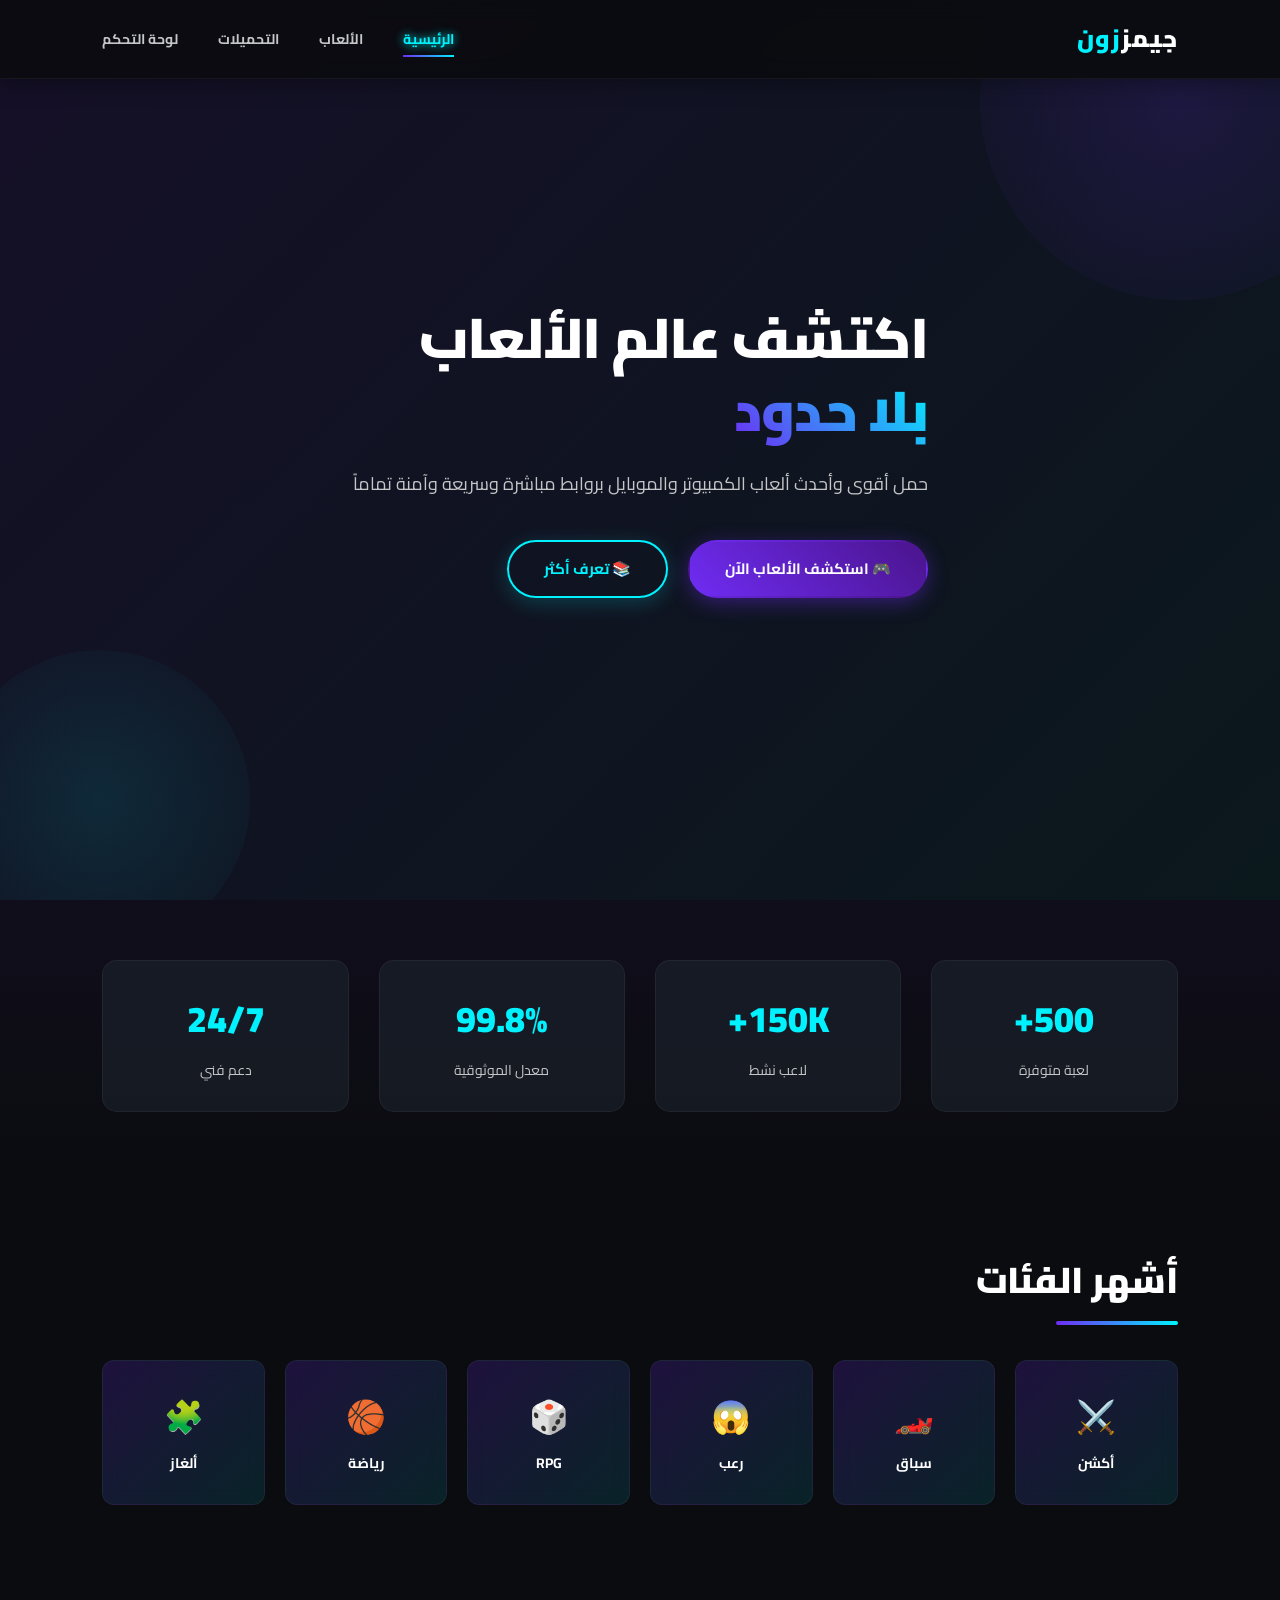
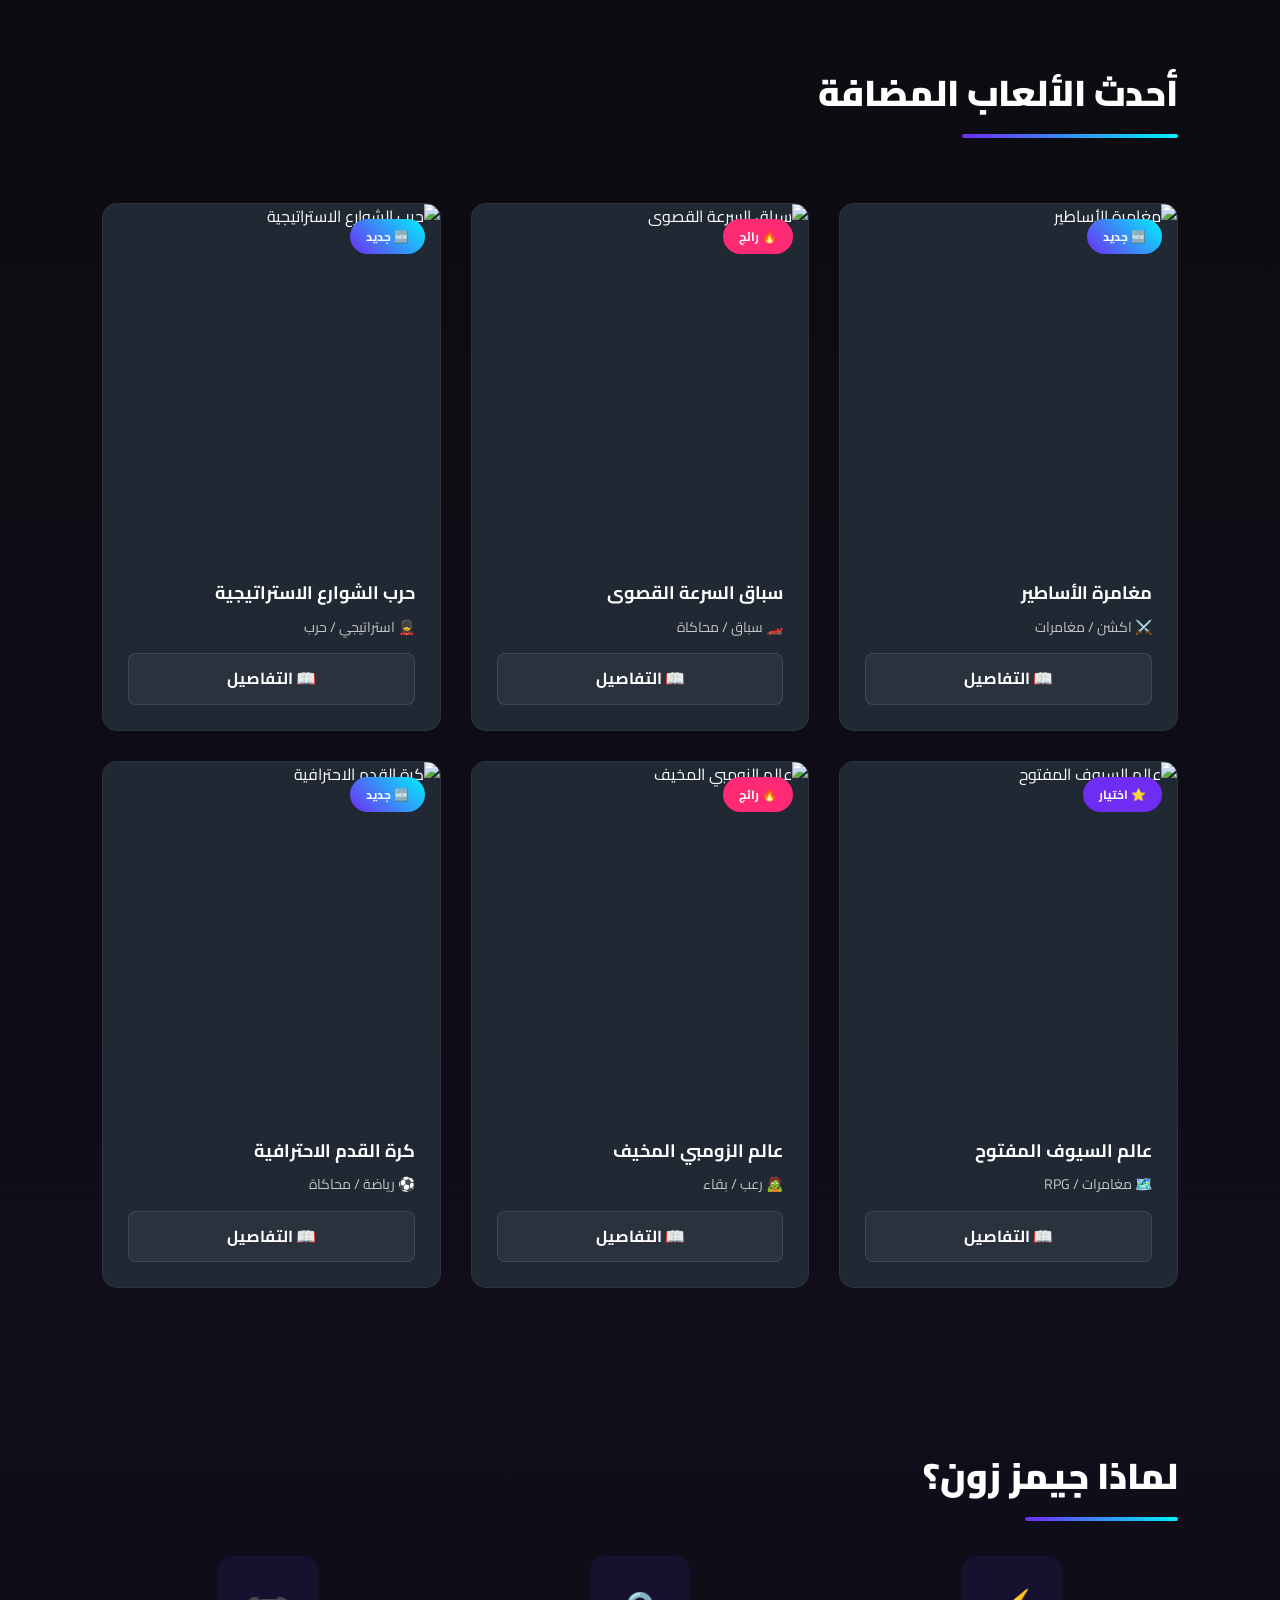
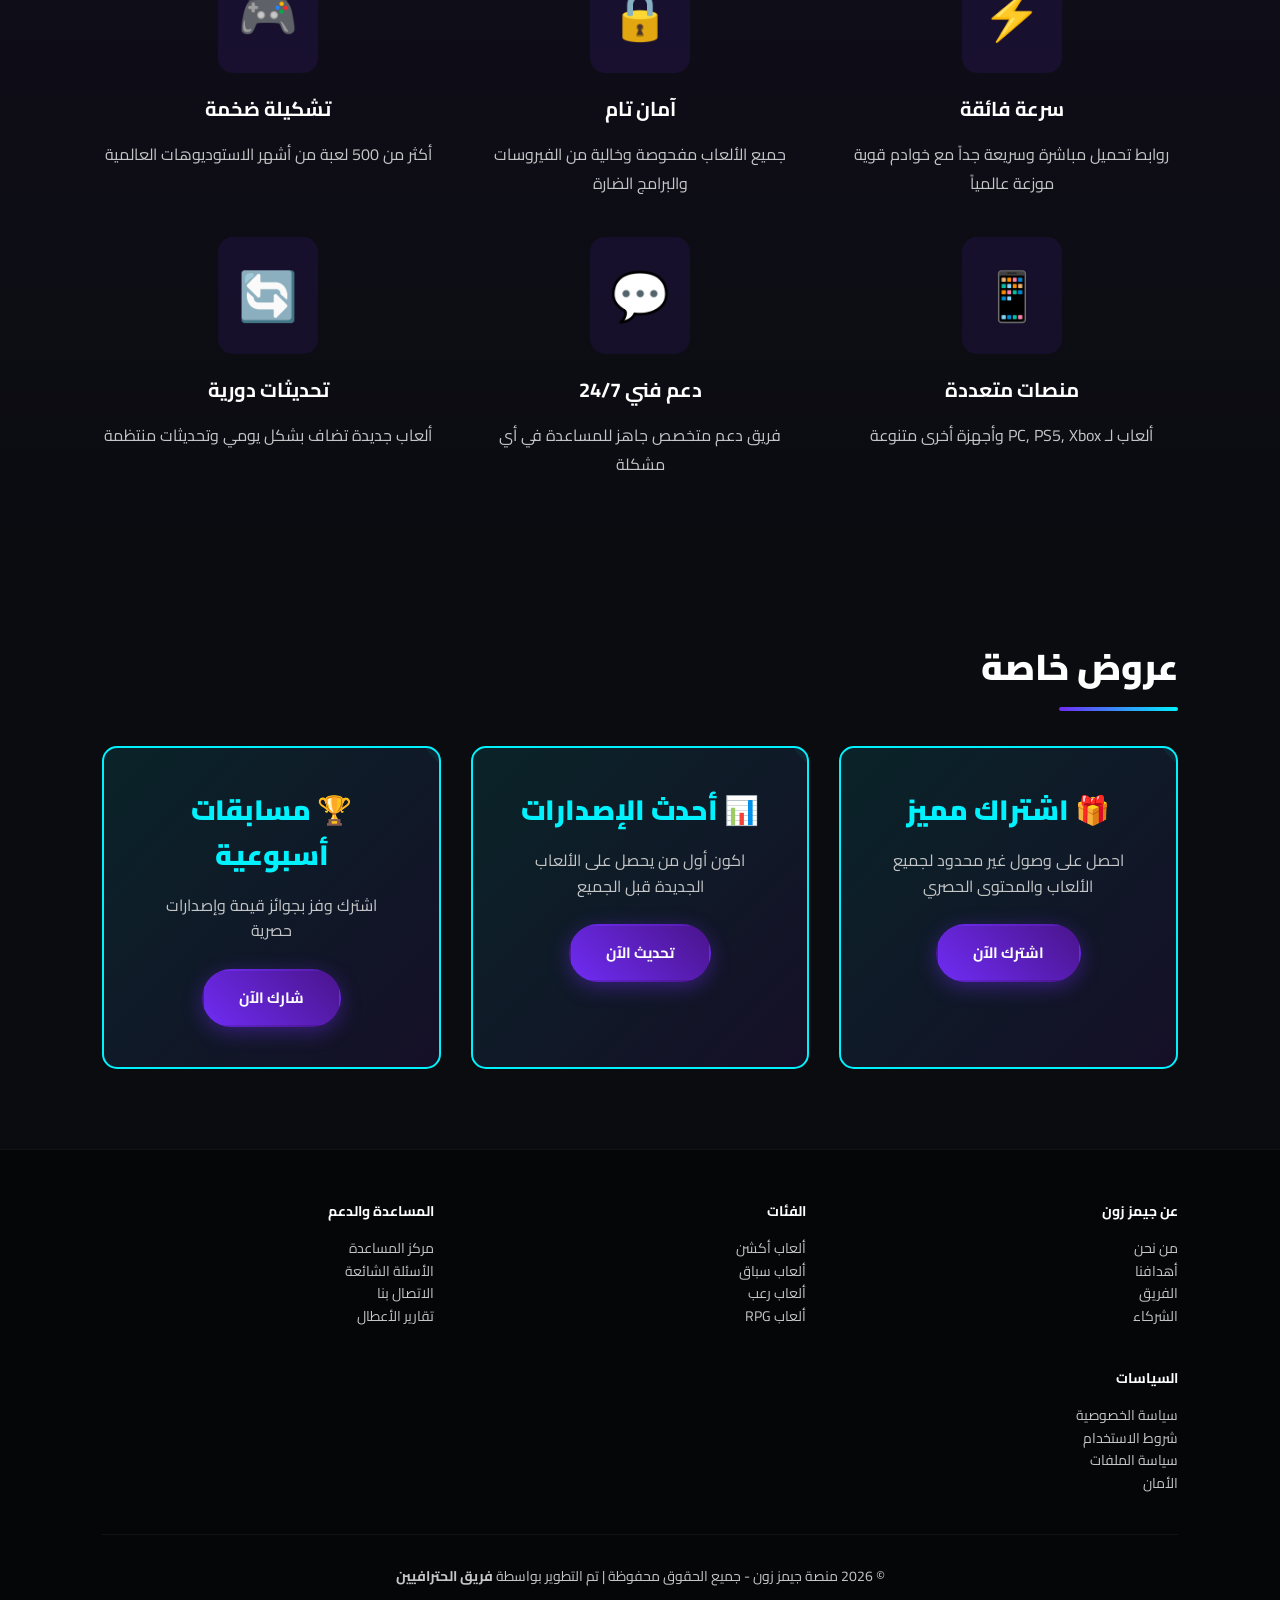
==== index.html @ 109489cc "إضافة الصفحة الرئيسية والأنماط الاحترافية للمنصة" ====
<!DOCTYPE html>
<html lang="ar" dir="rtl">
<head>
    <meta charset="UTF-8">
    <meta name="viewport" content="width=device-width, initial-scale=1.0">
    <meta name="description" content="منصة جيمز زون - أفضل موقع لتحميل الألعاب الحديثة والمشهورة بروابط آمنة وسريعة">
    <meta name="keywords" content="ألعاب، تحميل، PC، PS5، Xbox، تورنت">
    <title>جيمز زون - منصة الألعاب الاحترافية</title>
    <link rel="stylesheet" href="style.css">
    <link href="https://fonts.googleapis.com/css2?family=Cairo:wght@400;600;700;900&display=swap" rel="stylesheet">
</head>
<body>

    <!-- شريط الملاحة -->
    <nav class="navbar">
        <div class="logo">جيمز<span>زون</span></div>
        <ul class="nav-links">
            <li><a href="#" class="active">الرئيسية</a></li>
            <li><a href="search.html">الألعاب</a></li>
            <li><a href="download.html">التحميلات</a></li>
            <li><a href="admin-dashboard.html">لوحة التحكم</a></li>
        </ul>
    </nav>

    <!-- القسم الترحيبي الرئيسي -->
    <header class="hero-section">
        <div class="hero-content">
            <h1>اكتشف عالم الألعاب <br><span>بلا حدود</span></h1>
            <p>حمل أقوى وأحدث ألعاب الكمبيوتر والموبايل بروابط مباشرة وسريعة وآمنة تماماً</p>
            <div class="hero-buttons">
                <a href="#games" class="btn-primary">🎮 استكشف الألعاب الآن</a>
                <a href="#" class="btn-secondary">📚 تعرف أكثر</a>
            </div>
        </div>
    </header>

    <!-- قسم الإحصائيات -->
    <section class="stats-section">
        <div class="stat-card">
            <div class="stat-number">500+</div>
            <div class="stat-label">لعبة متوفرة</div>
        </div>
        <div class="stat-card">
            <div class="stat-number">150K+</div>
            <div class="stat-label">لاعب نشط</div>
        </div>
        <div class="stat-card">
            <div class="stat-number">99.8%</div>
            <div class="stat-label">معدل الموثوقية</div>
        </div>
        <div class="stat-card">
            <div class="stat-number">24/7</div>
            <div class="stat-label">دعم فني</div>
        </div>
    </section>

    <!-- قسم الفئات -->
    <section class="categories-section">
        <h2 class="section-title">أشهر الفئات</h2>
        <div class="categories-grid">
            <div class="category-card">
                <div class="category-icon">⚔️</div>
                <div class="category-name">أكشن</div>
            </div>
            <div class="category-card">
                <div class="category-icon">🏎️</div>
                <div class="category-name">سباق</div>
            </div>
            <div class="category-card">
                <div class="category-icon">😱</div>
                <div class="category-name">رعب</div>
            </div>
            <div class="category-card">
                <div class="category-icon">🎲</div>
                <div class="category-name">RPG</div>
            </div>
            <div class="category-card">
                <div class="category-icon">🏀</div>
                <div class="category-name">رياضة</div>
            </div>
            <div class="category-card">
                <div class="category-icon">🧩</div>
                <div class="category-name">ألغاز</div>
            </div>
        </div>
    </section>

    <!-- قسم شبكة الألعاب -->
    <main class="games-container" id="games">
        <h2 class="section-title">أحدث الألعاب المضافة</h2>
        
        <div class="games-grid">
            <!-- بطاقة لعبة 1 -->
            <div class="game-card">
                <div class="game-image">
                    <img src="https://images.unsplash.com/photo-1552820728-8b83bb6b773f?q=80&w=400" alt="مغامرة الأساطير">
                    <span class="badge new">🆕 جديد</span>
                </div>
                <div class="game-info">
                    <h3>مغامرة الأساطير</h3>
                    <p>⚔️ اكشن / مغامرات</p>
                    <a href="game-details.html" class="btn-card">📖 التفاصيل</a>
                </div>
            </div>

            <!-- بطاقة لعبة 2 -->
            <div class="game-card">
                <div class="game-image">
                    <img src="https://images.unsplash.com/photo-1511512578047-dfb367046420?q=80&w=400" alt="سباق السرعة القصوى">
                    <span class="badge highlight">🔥 رائج</span>
                </div>
                <div class="game-info">
                    <h3>سباق السرعة القصوى</h3>
                    <p>🏎️ سباق / محاكاة</p>
                    <a href="game-details.html" class="btn-card">📖 التفاصيل</a>
                </div>
            </div>

            <!-- بطاقة لعبة 3 -->
            <div class="game-card">
                <div class="game-image">
                    <img src="https://images.unsplash.com/photo-1607604276583-eef5d076aa5f?q=80&w=400" alt="حرب الشوارع الاستراتيجية">
                    <span class="badge new">🆕 جديد</span>
                </div>
                <div class="game-info">
                    <h3>حرب الشوارع الاستراتيجية</h3>
                    <p>💂 استراتيجي / حرب</p>
                    <a href="game-details.html" class="btn-card">📖 التفاصيل</a>
                </div>
            </div>

            <!-- بطاقة لعبة 4 -->
            <div class="game-card">
                <div class="game-image">
                    <img src="https://images.unsplash.com/photo-1542751371-adc38448a05e?q=80&w=400" alt="عالم السيوف المفتوح">
                    <span class="badge">⭐ اختيار</span>
                </div>
                <div class="game-info">
                    <h3>عالم السيوف المفتوح</h3>
                    <p>🗺️ مغامرات / RPG</p>
                    <a href="game-details.html" class="btn-card">📖 التفاصيل</a>
                </div>
            </div>

            <!-- بطاقة لعبة 5 -->
            <div class="game-card">
                <div class="game-image">
                    <img src="https://images.unsplash.com/photo-1518235506717-e1ed3306a326?q=80&w=400" alt="عالم الزومبي المخيف">
                    <span class="badge highlight">🔥 رائج</span>
                </div>
                <div class="game-info">
                    <h3>عالم الزومبي المخيف</h3>
                    <p>🧟 رعب / بقاء</p>
                    <a href="game-details.html" class="btn-card">📖 التفاصيل</a>
                </div>
            </div>

            <!-- بطاقة لعبة 6 -->
            <div class="game-card">
                <div class="game-image">
                    <img src="https://images.unsplash.com/photo-1563207153-f403bf289096?q=80&w=400" alt="كرة القدم الاحترافية">
                    <span class="badge new">🆕 جديد</span>
                </div>
                <div class="game-info">
                    <h3>كرة القدم الاحترافية</h3>
                    <p>⚽ رياضة / محاكاة</p>
                    <a href="game-details.html" class="btn-card">📖 التفاصيل</a>
                </div>
            </div>
        </div>
    </main>

    <!-- قسم الميزات -->
    <section class="features-section">
        <h2 class="section-title">لماذا جيمز زون؟</h2>
        <div class="features-grid">
            <div class="feature-card">
                <div class="feature-icon">⚡</div>
                <h3>سرعة فائقة</h3>
                <p>روابط تحميل مباشرة وسريعة جداً مع خوادم قوية موزعة عالمياً</p>
            </div>
            <div class="feature-card">
                <div class="feature-icon">🔒</div>
                <h3>آمان تام</h3>
                <p>جميع الألعاب مفحوصة وخالية من الفيروسات والبرامج الضارة</p>
            </div>
            <div class="feature-card">
                <div class="feature-icon">🎮</div>
                <h3>تشكيلة ضخمة</h3>
                <p>أكثر من 500 لعبة من أشهر الاستوديوهات العالمية</p>
            </div>
            <div class="feature-card">
                <div class="feature-icon">📱</div>
                <h3>منصات متعددة</h3>
                <p>ألعاب لـ PC, PS5, Xbox وأجهزة أخرى متنوعة</p>
            </div>
            <div class="feature-card">
                <div class="feature-icon">💬</div>
                <h3>دعم فني 24/7</h3>
                <p>فريق دعم متخصص جاهز للمساعدة في أي مشكلة</p>
            </div>
            <div class="feature-card">
                <div class="feature-icon">🔄</div>
                <h3>تحديثات دورية</h3>
                <p>ألعاب جديدة تضاف بشكل يومي وتحديثات منتظمة</p>
            </div>
        </div>
    </section>

    <!-- قسم العروض الخاصة -->
    <section class="promo-section">
        <h2 class="section-title">عروض خاصة</h2>
        <div class="promo-grid">
            <div class="promo-card">
                <h3>🎁 اشتراك مميز</h3>
                <p>احصل على وصول غير محدود لجميع الألعاب والمحتوى الحصري</p>
                <a href="#" class="btn-primary">اشترك الآن</a>
            </div>
            <div class="promo-card">
                <h3>📊 أحدث الإصدارات</h3>
                <p>اكون أول من يحصل على الألعاب الجديدة قبل الجميع</p>
                <a href="#" class="btn-primary">تحديث الآن</a>
            </div>
            <div class="promo-card">
                <h3>🏆 مسابقات أسبوعية</h3>
                <p>اشترك وفز بجوائز قيمة وإصدارات حصرية</p>
                <a href="#" class="btn-primary">شارك الآن</a>
            </div>
        </div>
    </section>

    <!-- تذييل الصفحة -->
    <footer class="footer">
        <div class="footer-content">
            <div class="footer-section">
                <h4>عن جيمز زون</h4>
                <ul>
                    <li><a href="#">من نحن</a></li>
                    <li><a href="#">أهدافنا</a></li>
                    <li><a href="#">الفريق</a></li>
                    <li><a href="#">الشركاء</a></li>
                </ul>
            </div>
            <div class="footer-section">
                <h4>الفئات</h4>
                <ul>
                    <li><a href="#">ألعاب أكشن</a></li>
                    <li><a href="#">ألعاب سباق</a></li>
                    <li><a href="#">ألعاب رعب</a></li>
                    <li><a href="#">ألعاب RPG</a></li>
                </ul>
            </div>
            <div class="footer-section">
                <h4>المساعدة والدعم</h4>
                <ul>
                    <li><a href="#">مركز المساعدة</a></li>
                    <li><a href="#">الأسئلة الشائعة</a></li>
                    <li><a href="#">الاتصال بنا</a></li>
                    <li><a href="#">تقارير الأعطال</a></li>
                </ul>
            </div>
            <div class="footer-section">
                <h4>السياسات</h4>
                <ul>
                    <li><a href="#">سياسة الخصوصية</a></li>
                    <li><a href="#">شروط الاستخدام</a></li>
                    <li><a href="#">سياسة الملفات</a></li>
                    <li><a href="#">الأمان</a></li>
                </ul>
            </div>
        </div>
        <div class="footer-bottom">
            <p>&copy; 2026 منصة جيمز زون - جميع الحقوق محفوظة | تم التطوير بواسطة <strong>فريق الحترافيين</strong></p>
        </div>
    </footer>

    <script>
        // تفعيل الأزرار والروابط
        document.querySelectorAll('a[href^="#"]').forEach(anchor => {
            anchor.addEventListener('click', function (e) {
                const href = this.getAttribute('href');
                if (href !== '#') {
                    e.preventDefault();
                    const target = document.querySelector(href);
                    if (target) {
                        target.scrollIntoView({
                            behavior: 'smooth'
                        });
                    }
                }
            });
        });

        // إضافة تأثير عند التمرير على البطاقات
        document.querySelectorAll('.game-card').forEach(card => {
            card.addEventListener('mouseenter', function() {
                this.style.animation = 'none';
            });
        });
    </script>

</body>
</html>
---- style.css ----
/* إعادة تعيين الإعدادات الافتراضية */
* {
    margin: 0;
    padding: 0;
    box-sizing: border-box;
    font-family: 'Cairo', sans-serif;
}

:root {
    --bg-color: #0b0c10;
    --card-bg: #1f2833;
    --primary-color: #6f2cf3;
    --neon-cyan: #00f2fe;
    --text-color: #ffffff;
    --text-muted: #c5c6c7;
    --border-color: rgba(255, 255, 255, 0.05);
    --success-color: #00d084;
    --warning-color: #ff2a74;
}

html {
    scroll-behavior: smooth;
}

body {
    background-color: var(--bg-color);
    color: var(--text-color);
    line-height: 1.6;
    overflow-x: hidden;
}

/* تنسيق شريط الملاحة */
.navbar {
    display: flex;
    justify-content: space-between;
    align-items: center;
    padding: 20px 8%;
    background-color: rgba(11, 12, 16, 0.95);
    position: fixed;
    width: 100%;
    top: 0;
    z-index: 1000;
    border-bottom: 1px solid var(--border-color);
    backdrop-filter: blur(10px);
    box-shadow: 0 5px 20px rgba(0, 0, 0, 0.3);
}

.navbar .logo {
    font-size: 24px;
    font-weight: 900;
    color: var(--text-color);
    letter-spacing: 1px;
    transition: 0.3s ease;
}

.navbar .logo:hover {
    text-shadow: 0 0 15px var(--neon-cyan);
}

.navbar .logo span {
    color: var(--neon-cyan);
}

.nav-links {
    display: flex;
    list-style: none;
    gap: 40px;
}

.nav-links li {
    position: relative;
}

.nav-links a {
    color: var(--text-muted);
    text-decoration: none;
    font-weight: 700;
    transition: 0.3s ease;
    font-size: 14px;
}

.nav-links a::after {
    content: '';
    position: absolute;
    width: 0;
    height: 2px;
    bottom: -5px;
    right: 0;
    background: linear-gradient(45deg, var(--primary-color), var(--neon-cyan));
    transition: width 0.3s ease;
}

.nav-links a:hover, 
.nav-links a.active {
    color: var(--neon-cyan);
    text-shadow: 0 0 10px var(--neon-cyan);
}

.nav-links a:hover::after,
.nav-links a.active::after {
    width: 100%;
}

/* القسم الترحيبي (Hero) */
.hero-section {
    height: 100vh;
    background: linear-gradient(135deg, rgba(111, 44, 243, 0.1), rgba(0, 242, 254, 0.05)), 
                linear-gradient(to bottom, rgba(11, 12, 16, 0.5), var(--bg-color));
    display: flex;
    align-items: center;
    justify-content: center;
    padding: 0 8%;
    margin-top: 0;
    position: relative;
    overflow: hidden;
}

.hero-section::before {
    content: '';
    position: absolute;
    width: 400px;
    height: 400px;
    background: radial-gradient(circle, rgba(111, 44, 243, 0.15), transparent);
    border-radius: 50%;
    top: -100px;
    right: -100px;
    animation: float 6s ease-in-out infinite;
}

.hero-section::after {
    content: '';
    position: absolute;
    width: 300px;
    height: 300px;
    background: radial-gradient(circle, rgba(0, 242, 254, 0.1), transparent);
    border-radius: 50%;
    bottom: -50px;
    left: -50px;
    animation: float 8s ease-in-out infinite reverse;
}

@keyframes float {
    0%, 100% {
        transform: translateY(0px);
    }
    50% {
        transform: translateY(30px);
    }
}

.hero-content {
    position: relative;
    z-index: 2;
    max-width: 600px;
    animation: slideInUp 1s ease-out;
}

@keyframes slideInUp {
    from {
        opacity: 0;
        transform: translateY(30px);
    }
    to {
        opacity: 1;
        transform: translateY(0);
    }
}

.hero-content h1 {
    font-size: 56px;
    font-weight: 900;
    line-height: 1.3;
    margin-bottom: 20px;
    letter-spacing: -1px;
}

.hero-content h1 span {
    background: linear-gradient(45deg, var(--primary-color), var(--neon-cyan));
    -webkit-background-clip: text;
    -webkit-text-fill-color: transparent;
    background-clip: text;
    display: inline-block;
    animation: gradientShift 3s ease-in-out infinite;
}

@keyframes gradientShift {
    0%, 100% {
        filter: hue-rotate(0deg);
    }
    50% {
        filter: hue-rotate(20deg);
    }
}

.hero-content p {
    color: var(--text-muted);
    font-size: 18px;
    margin: 20px 0 40px 0;
    line-height: 1.8;
}

.hero-buttons {
    display: flex;
    gap: 20px;
    flex-wrap: wrap;
}

.btn-primary, .btn-secondary {
    padding: 15px 35px;
    text-decoration: none;
    border-radius: 30px;
    font-weight: 700;
    transition: 0.3s ease;
    border: 2px solid transparent;
    cursor: pointer;
    font-size: 15px;
    display: inline-flex;
    align-items: center;
    gap: 8px;
}

.btn-primary {
    background: linear-gradient(45deg, var(--primary-color), #4a148c);
    color: white;
    box-shadow: 0 5px 20px rgba(111, 44, 243, 0.4);
}

.btn-primary:hover {
    transform: translateY(-3px);
    box-shadow: 0 8px 30px rgba(111, 44, 243, 0.6);
}

.btn-secondary {
    background: transparent;
    color: var(--neon-cyan);
    border: 2px solid var(--neon-cyan);
    box-shadow: 0 5px 20px rgba(0, 242, 254, 0.2);
}

.btn-secondary:hover {
    background: rgba(0, 242, 254, 0.1);
    transform: translateY(-3px);
    box-shadow: 0 8px 30px rgba(0, 242, 254, 0.3);
}

/* قسم الإحصائيات */
.stats-section {
    display: grid;
    grid-template-columns: repeat(auto-fit, minmax(200px, 1fr));
    gap: 30px;
    padding: 60px 8%;
    background: linear-gradient(to bottom, rgba(111, 44, 243, 0.05), transparent);
}

.stat-card {
    background: rgba(31, 40, 51, 0.5);
    border: 1px solid var(--border-color);
    padding: 30px;
    border-radius: 15px;
    text-align: center;
    transition: 0.3s ease;
}

.stat-card:hover {
    background: rgba(31, 40, 51, 0.8);
    border-color: var(--neon-cyan);
    transform: translateY(-5px);
}

.stat-number {
    font-size: 36px;
    font-weight: 900;
    color: var(--neon-cyan);
    margin-bottom: 10px;
}

.stat-label {
    color: var(--text-muted);
    font-size: 14px;
}

/* قسم شبكة الألعاب */
.games-container {
    padding: 80px 8%;
    background: linear-gradient(to bottom, transparent, rgba(111, 44, 243, 0.05));
}

.section-title {
    font-size: 36px;
    margin-bottom: 50px;
    position: relative;
    display: inline-block;
    font-weight: 900;
}

.section-title::after {
    content: '';
    position: absolute;
    width: 60%;
    height: 4px;
    background: linear-gradient(90deg, var(--primary-color), var(--neon-cyan));
    bottom: -15px;
    right: 0;
    border-radius: 2px;
}

.games-grid {
    display: grid;
    grid-template-columns: repeat(auto-fill, minmax(280px, 1fr));
    gap: 30px;
    margin-top: 30px;
}

/* بطاقة اللعبة */
.game-card {
    background-color: var(--card-bg);
    border-radius: 15px;
    overflow: hidden;
    transition: 0.4s ease;
    border: 1px solid var(--border-color);
    position: relative;
}

.game-card::before {
    content: '';
    position: absolute;
    top: 0;
    left: 0;
    width: 100%;
    height: 100%;
    background: linear-gradient(135deg, rgba(111, 44, 243, 0.1), transparent);
    opacity: 0;
    transition: 0.3s ease;
    z-index: 1;
}

.game-card:hover {
    transform: translateY(-15px);
    box-shadow: 0 15px 40px rgba(0, 242, 254, 0.2);
    border-color: var(--neon-cyan);
}

.game-card:hover::before {
    opacity: 1;
}

.game-image {
    position: relative;
    height: 350px;
    overflow: hidden;
}

.game-image img {
    width: 100%;
    height: 100%;
    object-fit: cover;
    transition: 0.4s ease;
}

.game-card:hover .game-image img {
    transform: scale(1.1);
    filter: brightness(1.2);
}

.badge {
    position: absolute;
    top: 15px;
    right: 15px;
    background-color: var(--primary-color);
    padding: 8px 16px;
    border-radius: 25px;
    font-size: 12px;
    font-weight: 700;
    z-index: 2;
    backdrop-filter: blur(10px);
}

.badge.highlight {
    background-color: var(--warning-color);
}

.badge.new {
    background: linear-gradient(45deg, var(--primary-color), var(--neon-cyan));
}

.game-info {
    padding: 25px;
    position: relative;
    z-index: 2;
}

.game-info h3 {
    font-size: 18px;
    margin-bottom: 8px;
    font-weight: 700;
}

.game-info p {
    color: var(--text-muted);
    font-size: 14px;
    margin-bottom: 15px;
}

.btn-card {
    display: block;
    text-align: center;
    background-color: rgba(255, 255, 255, 0.05);
    color: var(--text-color);
    padding: 12px;
    text-decoration: none;
    border-radius: 8px;
    font-weight: 700;
    transition: 0.3s ease;
    border: 1px solid rgba(255, 255, 255, 0.1);
}

.game-card:hover .btn-card {
    background-color: var(--neon-cyan);
    color: var(--bg-color);
    border-color: var(--neon-cyan);
    transform: translateX(-3px);
}

/* قسم التصنيفات */
.categories-section {
    padding: 80px 8%;
}

.categories-grid {
    display: grid;
    grid-template-columns: repeat(auto-fit, minmax(150px, 1fr));
    gap: 20px;
}

.category-card {
    background: linear-gradient(135deg, rgba(111, 44, 243, 0.2), rgba(0, 242, 254, 0.1));
    border: 1px solid var(--border-color);
    padding: 30px;
    border-radius: 12px;
    text-align: center;
    cursor: pointer;
    transition: 0.3s ease;
    backdrop-filter: blur(10px);
}

.category-card:hover {
    background: linear-gradient(135deg, rgba(111, 44, 243, 0.3), rgba(0, 242, 254, 0.2));
    border-color: var(--neon-cyan);
    transform: translateY(-5px);
}

.category-icon {
    font-size: 32px;
    margin-bottom: 10px;
}

.category-name {
    font-weight: 700;
    font-size: 14px;
}

/* قسم الميزات */
.features-section {
    padding: 80px 8%;
    background: linear-gradient(to bottom, rgba(111, 44, 243, 0.05), transparent);
}

.features-grid {
    display: grid;
    grid-template-columns: repeat(auto-fit, minmax(250px, 1fr));
    gap: 40px;
}

.feature-card {
    text-align: center;
}

.feature-icon {
    font-size: 48px;
    margin-bottom: 20px;
    display: inline-block;
    padding: 20px;
    background: rgba(111, 44, 243, 0.1);
    border-radius: 15px;
    transition: 0.3s ease;
}

.feature-card:hover .feature-icon {
    background: rgba(0, 242, 254, 0.1);
    transform: scale(1.1);
}

.feature-card h3 {
    font-size: 20px;
    margin-bottom: 15px;
    font-weight: 700;
}

.feature-card p {
    color: var(--text-muted);
    line-height: 1.8;
}

/* قسم العروض الخاصة */
.promo-section {
    padding: 80px 8%;
}

.promo-grid {
    display: grid;
    grid-template-columns: repeat(auto-fit, minmax(300px, 1fr));
    gap: 30px;
}

.promo-card {
    background: linear-gradient(135deg, rgba(0, 242, 254, 0.1), rgba(111, 44, 243, 0.1));
    border: 2px solid var(--neon-cyan);
    border-radius: 15px;
    padding: 40px;
    text-align: center;
    position: relative;
    overflow: hidden;
}

.promo-card::before {
    content: '';
    position: absolute;
    top: -50%;
    right: -50%;
    width: 200px;
    height: 200px;
    background: radial-gradient(circle, rgba(0, 242, 254, 0.2), transparent);
    border-radius: 50%;
    animation: pulse 3s ease-in-out infinite;
}

@keyframes pulse {
    0%, 100% {
        transform: scale(1);
    }
    50% {
        transform: scale(1.2);
    }
}

.promo-card h3 {
    font-size: 28px;
    margin-bottom: 15px;
    color: var(--neon-cyan);
    font-weight: 900;
    position: relative;
    z-index: 1;
}

.promo-card p {
    color: var(--text-muted);
    margin-bottom: 25px;
    position: relative;
    z-index: 1;
}

/* تذييل الصفحة */
.footer {
    text-align: center;
    padding: 50px 8%;
    background-color: #050608;
    color: var(--text-muted);
    font-size: 14px;
    border-top: 1px solid var(--border-color);
}

.footer-content {
    display: grid;
    grid-template-columns: repeat(auto-fit, minmax(250px, 1fr));
    gap: 40px;
    margin-bottom: 40px;
    text-align: right;
}

.footer-section h4 {
    color: var(--text-color);
    margin-bottom: 15px;
    font-weight: 700;
}

.footer-section ul {
    list-style: none;
}

.footer-section a {
    color: var(--text-muted);
    text-decoration: none;
    transition: 0.3s ease;
}

.footer-section a:hover {
    color: var(--neon-cyan);
    text-shadow: 0 0 5px var(--neon-cyan);
}

.footer-bottom {
    border-top: 1px solid var(--border-color);
    padding-top: 30px;
    text-align: center;
}

/* التجاوب (Responsive) */
@media (max-width: 768px) {
    .navbar {
        padding: 15px 5%;
    }

    .nav-links {
        gap: 20px;
        font-size: 12px;
    }

    .hero-section {
        height: 70vh;
        padding: 0 5%;
        margin-top: 60px;
    }

    .hero-content h1 {
        font-size: 36px;
    }

    .hero-content p {
        font-size: 16px;
    }

    .games-container {
        padding: 60px 5%;
    }

    .section-title {
        font-size: 28px;
    }

    .games-grid {
        grid-template-columns: repeat(auto-fill, minmax(200px, 1fr));
        gap: 20px;
    }

    .hero-buttons {
        flex-direction: column;
    }

    .btn-primary, .btn-secondary {
        width: 100%;
        justify-content: center;
    }
}

@media (max-width: 480px) {
    .navbar {
        flex-direction: column;
        gap: 15px;
    }

    .nav-links {
        flex-direction: column;
        gap: 10px;
    }

    .hero-content h1 {
        font-size: 28px;
    }

    .games-grid {
        grid-template-columns: 1fr;
    }

    .section-title {
        font-size: 24px;
    }

    .footer-content {
        grid-template-columns: 1fr;
    }
}
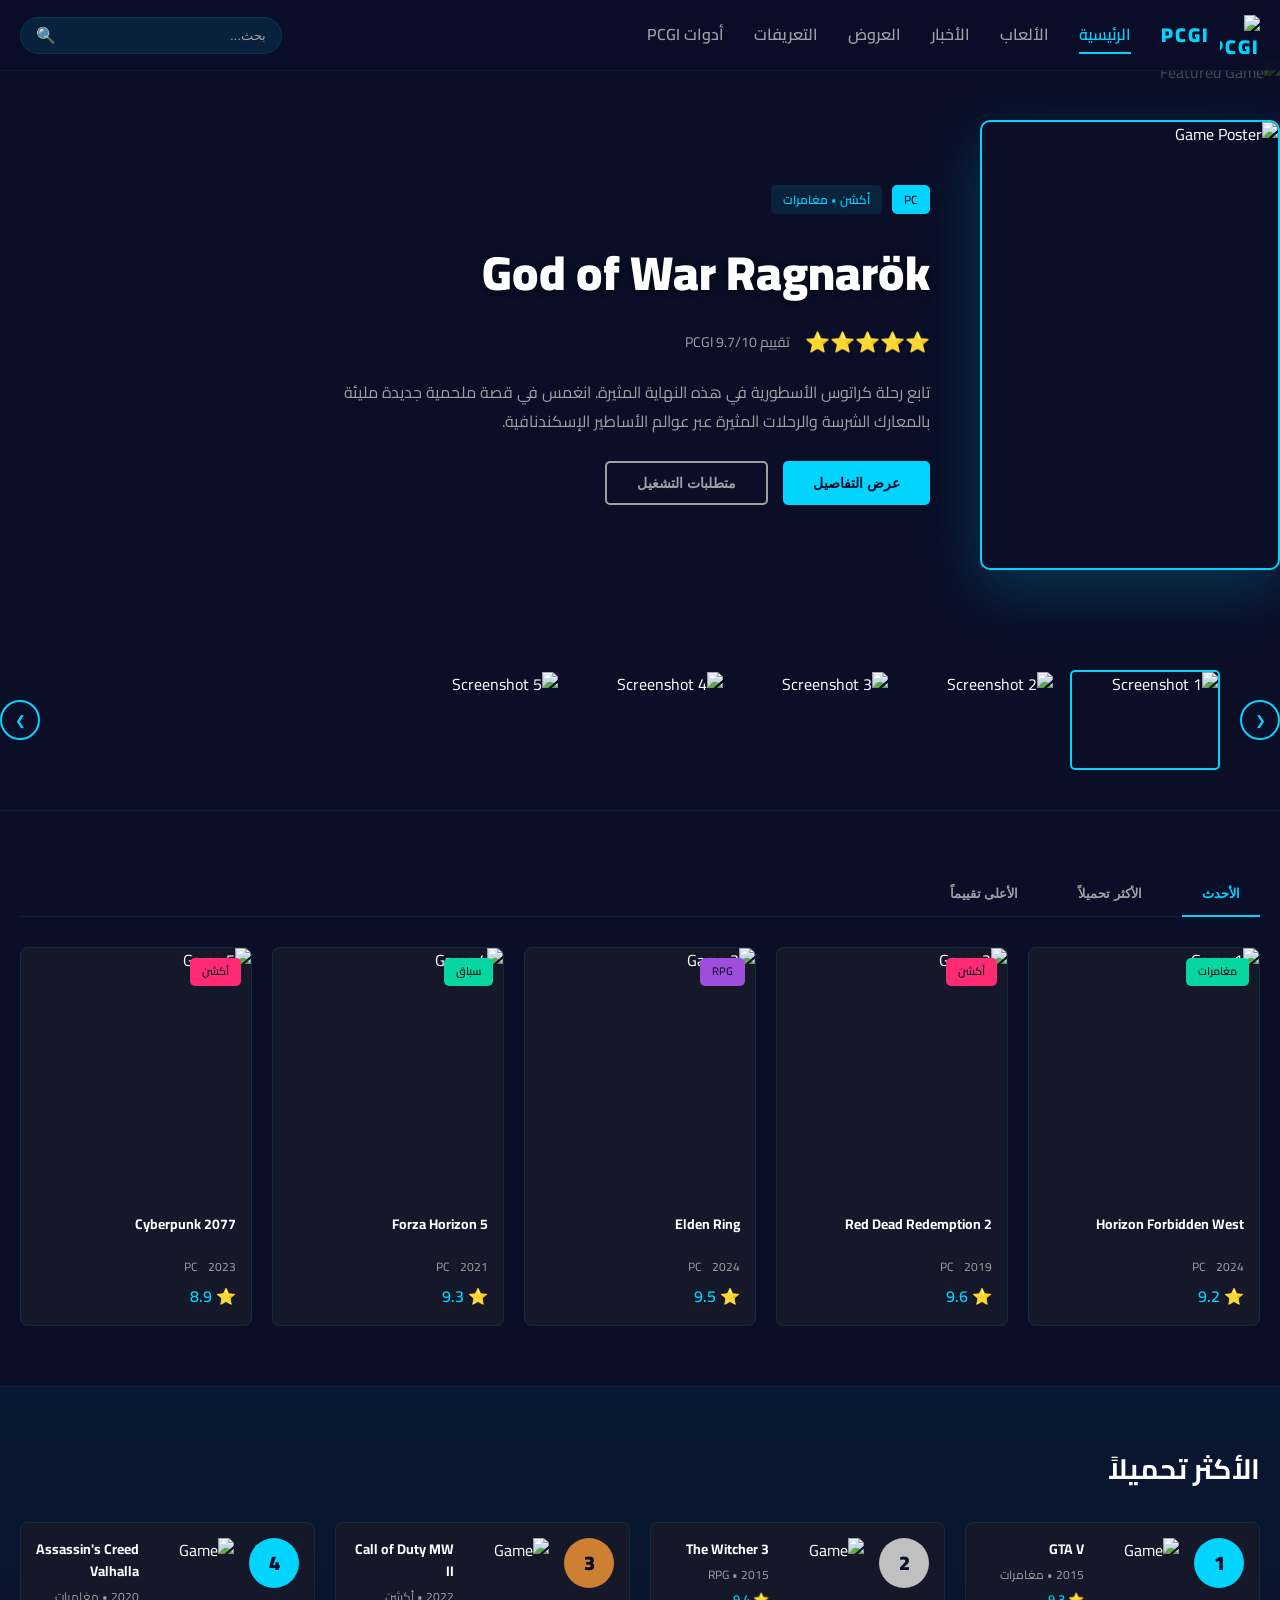
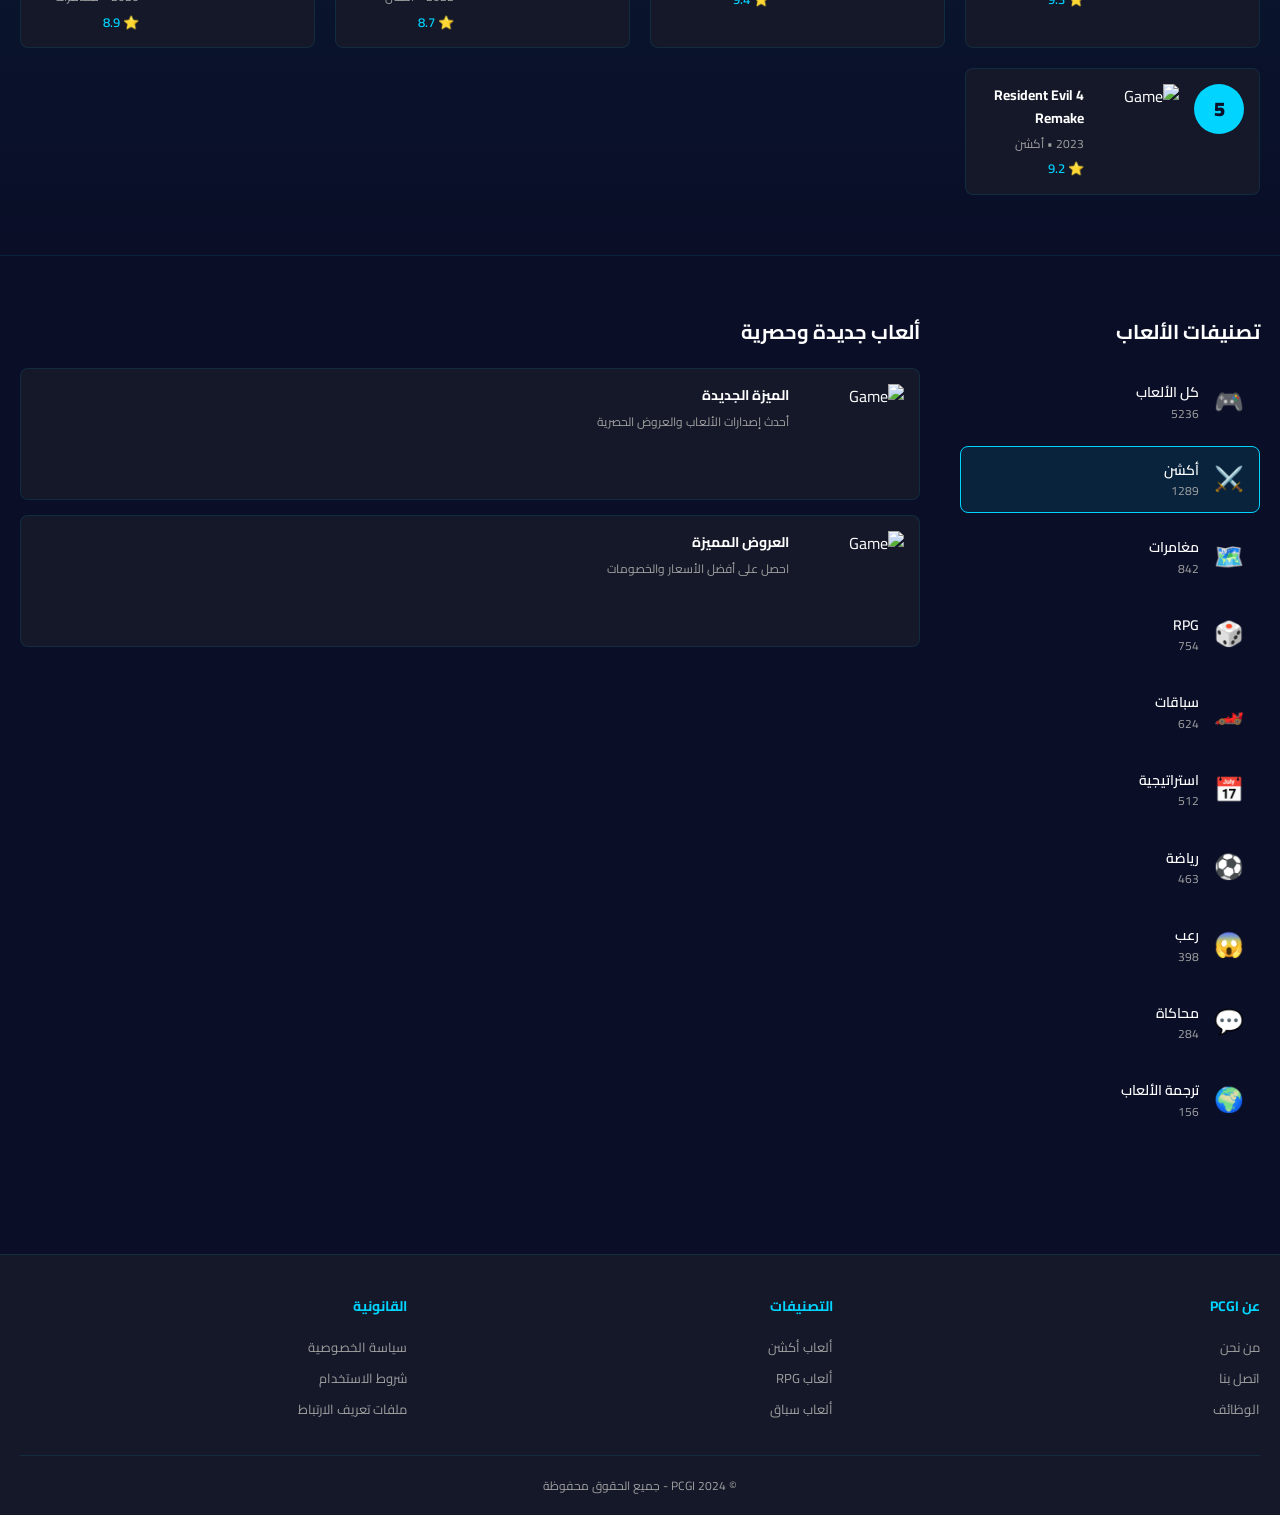
==== commit 17cae45a: "تطوير موقع احترافي مثل PCGI بتصميم عصري وسهل الاستخدام" ====
--- a/index.html
+++ b/index.html
@@ -3,301 +3,363 @@
 <head>
     <meta charset="UTF-8">
     <meta name="viewport" content="width=device-width, initial-scale=1.0">
-    <meta name="description" content="منصة جيمز زون - أفضل موقع لتحميل الألعاب الحديثة والمشهورة بروابط آمنة وسريعة">
-    <meta name="keywords" content="ألعاب، تحميل، PC، PS5، Xbox، تورنت">
-    <title>جيمز زون - منصة الألعاب الاحترافية</title>
+    <meta name="description" content="PCGI - منصة متخصصة في الألعاب والمعلومات">
+    <title>PCGI - منصة الألعاب الاحترافية</title>
     <link rel="stylesheet" href="style.css">
     <link href="https://fonts.googleapis.com/css2?family=Cairo:wght@400;600;700;900&display=swap" rel="stylesheet">
 </head>
 <body>
 
-    <!-- شريط الملاحة -->
+    <!-- Navigation Bar -->
     <nav class="navbar">
-        <div class="logo">جيمز<span>زون</span></div>
-        <ul class="nav-links">
-            <li><a href="#" class="active">الرئيسية</a></li>
-            <li><a href="search.html">الألعاب</a></li>
-            <li><a href="download.html">التحميلات</a></li>
-            <li><a href="admin-dashboard.html">لوحة التحكم</a></li>
-        </ul>
+        <div class="container">
+            <div class="logo">
+                <img src="https://via.placeholder.com/50x50?text=PCGI" alt="PCGI Logo">
+                <span>PCGI</span>
+            </div>
+            <ul class="nav-menu">
+                <li><a href="#" class="active">الرئيسية</a></li>
+                <li><a href="#">الألعاب</a></li>
+                <li><a href="#">الأخبار</a></li>
+                <li><a href="#">العروض</a></li>
+                <li><a href="#">التعريفات</a></li>
+                <li><a href="#">أدوات PCGI</a></li>
+            </ul>
+            <div class="nav-search">
+                <input type="text" placeholder="بحث...">
+                <button>🔍</button>
+            </div>
+        </div>
     </nav>
 
-    <!-- القسم الترحيبي الرئيسي -->
-    <header class="hero-section">
-        <div class="hero-content">
-            <h1>اكتشف عالم الألعاب <br><span>بلا حدود</span></h1>
-            <p>حمل أقوى وأحدث ألعاب الكمبيوتر والموبايل بروابط مباشرة وسريعة وآمنة تماماً</p>
-            <div class="hero-buttons">
-                <a href="#games" class="btn-primary">🎮 استكشف الألعاب الآن</a>
-                <a href="#" class="btn-secondary">📚 تعرف أكثر</a>
-            </div>
-        </div>
-    </header>
-
-    <!-- قسم الإحصائيات -->
-    <section class="stats-section">
-        <div class="stat-card">
-            <div class="stat-number">500+</div>
-            <div class="stat-label">لعبة متوفرة</div>
-        </div>
-        <div class="stat-card">
-            <div class="stat-number">150K+</div>
-            <div class="stat-label">لاعب نشط</div>
-        </div>
-        <div class="stat-card">
-            <div class="stat-number">99.8%</div>
-            <div class="stat-label">معدل الموثوقية</div>
-        </div>
-        <div class="stat-card">
-            <div class="stat-number">24/7</div>
-            <div class="stat-label">دعم فني</div>
+    <!-- Hero Section with Featured Game -->
+    <section class="hero-section">
+        <div class="hero-background">
+            <img src="https://images.unsplash.com/photo-1552820728-8b83bb6b773f?q=80&w=1200" alt="Featured Game">
+            <div class="overlay"></div>
+        </div>
+        
+        <div class="container hero-content">
+            <div class="hero-left">
+                <div class="game-poster">
+                    <img src="https://images.unsplash.com/photo-1552820728-8b83bb6b773f?q=80&w=400" alt="Game Poster">
+                </div>
+            </div>
+            
+            <div class="hero-right">
+                <div class="game-badges">
+                    <span class="badge-platform">PC</span>
+                    <span class="badge-genre">أكشن • مغامرات</span>
+                </div>
+                <h1 class="game-title">God of War Ragnarök</h1>
+                <div class="game-rating">
+                    <div class="stars">⭐⭐⭐⭐⭐</div>
+                    <span class="rating-text">تقييم PCGI 9.7/10</span>
+                </div>
+                <p class="game-description">
+                    تابع رحلة كراتوس الأسطورية في هذه النهاية المثيرة. انغمس في قصة ملحمية جديدة مليئة بالمعارك الشرسة والرحلات المثيرة عبر عوالم الأساطير الإسكندنافية.
+                </p>
+                <div class="game-actions">
+                    <button class="btn btn-primary">عرض التفاصيل</button>
+                    <button class="btn btn-secondary">متطلبات التشغيل</button>
+                </div>
+            </div>
+        </div>
+
+        <!-- Game Screenshots Carousel -->
+        <div class="screenshots-carousel">
+            <button class="carousel-nav prev">❮</button>
+            <div class="carousel-slides">
+                <img src="https://images.unsplash.com/photo-1552820728-8b83bb6b773f?q=80&w=200" alt="Screenshot 1" class="active">
+                <img src="https://images.unsplash.com/photo-1511512578047-dfb367046420?q=80&w=200" alt="Screenshot 2">
+                <img src="https://images.unsplash.com/photo-1607604276583-eef5d076aa5f?q=80&w=200" alt="Screenshot 3">
+                <img src="https://images.unsplash.com/photo-1542751371-adc38448a05e?q=80&w=200" alt="Screenshot 4">
+                <img src="https://images.unsplash.com/photo-1518235506717-e1ed3306a326?q=80&w=200" alt="Screenshot 5">
+            </div>
+            <button class="carousel-nav next">❯</button>
         </div>
     </section>
 
-    <!-- قسم الفئات -->
-    <section class="categories-section">
-        <h2 class="section-title">أشهر الفئات</h2>
-        <div class="categories-grid">
-            <div class="category-card">
-                <div class="category-icon">⚔️</div>
-                <div class="category-name">أكشن</div>
-            </div>
-            <div class="category-card">
-                <div class="category-icon">🏎️</div>
-                <div class="category-name">سباق</div>
-            </div>
-            <div class="category-card">
-                <div class="category-icon">😱</div>
-                <div class="category-name">رعب</div>
-            </div>
-            <div class="category-card">
-                <div class="category-icon">🎲</div>
-                <div class="category-name">RPG</div>
-            </div>
-            <div class="category-card">
-                <div class="category-icon">🏀</div>
-                <div class="category-name">رياضة</div>
-            </div>
-            <div class="category-card">
-                <div class="category-icon">🧩</div>
-                <div class="category-name">ألغاز</div>
+    <!-- Tabs Section -->
+    <section class="tabs-section">
+        <div class="container">
+            <div class="tabs-header">
+                <button class="tab-btn active" data-tab="latest">الأحدث</button>
+                <button class="tab-btn" data-tab="most-downloaded">الأكثر تحميلاً</button>
+                <button class="tab-btn" data-tab="most-rated">الأعلى تقييماً</button>
+            </div>
+            <div class="tabs-content">
+                <!-- Latest Tab -->
+                <div class="tab-pane active" id="latest">
+                    <div class="games-grid">
+                        <div class="game-card">
+                            <div class="game-card-image">
+                                <img src="https://images.unsplash.com/photo-1511512578047-dfb367046420?q=80&w=300" alt="Game 1">
+                                <span class="genre-tag">مغامرات</span>
+                            </div>
+                            <div class="game-card-info">
+                                <h3>Horizon Forbidden West</h3>
+                                <div class="card-meta">
+                                    <span class="year">2024</span>
+                                    <span class="platform">PC</span>
+                                </div>
+                                <div class="card-rating">⭐ 9.2</div>
+                            </div>
+                        </div>
+                        <div class="game-card">
+                            <div class="game-card-image">
+                                <img src="https://images.unsplash.com/photo-1518235506717-e1ed3306a326?q=80&w=300" alt="Game 2">
+                                <span class="genre-tag" style="background:#ff2a74">أكشن</span>
+                            </div>
+                            <div class="game-card-info">
+                                <h3>Red Dead Redemption 2</h3>
+                                <div class="card-meta">
+                                    <span class="year">2019</span>
+                                    <span class="platform">PC</span>
+                                </div>
+                                <div class="card-rating">⭐ 9.6</div>
+                            </div>
+                        </div>
+                        <div class="game-card">
+                            <div class="game-card-image">
+                                <img src="https://images.unsplash.com/photo-1607604276583-eef5d076aa5f?q=80&w=300" alt="Game 3">
+                                <span class="genre-tag" style="background:#9d4edd">RPG</span>
+                            </div>
+                            <div class="game-card-info">
+                                <h3>Elden Ring</h3>
+                                <div class="card-meta">
+                                    <span class="year">2024</span>
+                                    <span class="platform">PC</span>
+                                </div>
+                                <div class="card-rating">⭐ 9.5</div>
+                            </div>
+                        </div>
+                        <div class="game-card">
+                            <div class="game-card-image">
+                                <img src="https://images.unsplash.com/photo-1542751371-adc38448a05e?q=80&w=300" alt="Game 4">
+                                <span class="genre-tag" style="background:#06d6a0">سباق</span>
+                            </div>
+                            <div class="game-card-info">
+                                <h3>Forza Horizon 5</h3>
+                                <div class="card-meta">
+                                    <span class="year">2021</span>
+                                    <span class="platform">PC</span>
+                                </div>
+                                <div class="card-rating">⭐ 9.3</div>
+                            </div>
+                        </div>
+                        <div class="game-card">
+                            <div class="game-card-image">
+                                <img src="https://images.unsplash.com/photo-1563207153-f403bf289096?q=80&w=300" alt="Game 5">
+                                <span class="genre-tag" style="background:#ff2a74">أكشن</span>
+                            </div>
+                            <div class="game-card-info">
+                                <h3>Cyberpunk 2077</h3>
+                                <div class="card-meta">
+                                    <span class="year">2023</span>
+                                    <span class="platform">PC</span>
+                                </div>
+                                <div class="card-rating">⭐ 8.9</div>
+                            </div>
+                        </div>
+                    </div>
+                </div>
             </div>
         </div>
     </section>
 
-    <!-- قسم شبكة الألعاب -->
-    <main class="games-container" id="games">
-        <h2 class="section-title">أحدث الألعاب المضافة</h2>
-        
-        <div class="games-grid">
-            <!-- بطاقة لعبة 1 -->
-            <div class="game-card">
-                <div class="game-image">
-                    <img src="https://images.unsplash.com/photo-1552820728-8b83bb6b773f?q=80&w=400" alt="مغامرة الأساطير">
-                    <span class="badge new">🆕 جديد</span>
-                </div>
-                <div class="game-info">
-                    <h3>مغامرة الأساطير</h3>
-                    <p>⚔️ اكشن / مغامرات</p>
-                    <a href="game-details.html" class="btn-card">📖 التفاصيل</a>
-                </div>
-            </div>
-
-            <!-- بطاقة لعبة 2 -->
-            <div class="game-card">
-                <div class="game-image">
-                    <img src="https://images.unsplash.com/photo-1511512578047-dfb367046420?q=80&w=400" alt="سباق السرعة القصوى">
-                    <span class="badge highlight">🔥 رائج</span>
-                </div>
-                <div class="game-info">
-                    <h3>سباق السرعة القصوى</h3>
-                    <p>🏎️ سباق / محاكاة</p>
-                    <a href="game-details.html" class="btn-card">📖 التفاصيل</a>
-                </div>
-            </div>
-
-            <!-- بطاقة لعبة 3 -->
-            <div class="game-card">
-                <div class="game-image">
-                    <img src="https://images.unsplash.com/photo-1607604276583-eef5d076aa5f?q=80&w=400" alt="حرب الشوارع الاستراتيجية">
-                    <span class="badge new">🆕 جديد</span>
-                </div>
-                <div class="game-info">
-                    <h3>حرب الشوارع الاستراتيجية</h3>
-                    <p>💂 استراتيجي / حرب</p>
-                    <a href="game-details.html" class="btn-card">📖 التفاصيل</a>
-                </div>
-            </div>
-
-            <!-- بطاقة لعبة 4 -->
-            <div class="game-card">
-                <div class="game-image">
-                    <img src="https://images.unsplash.com/photo-1542751371-adc38448a05e?q=80&w=400" alt="عالم السيوف المفتوح">
-                    <span class="badge">⭐ اختيار</span>
-                </div>
-                <div class="game-info">
-                    <h3>عالم السيوف المفتوح</h3>
-                    <p>🗺️ مغامرات / RPG</p>
-                    <a href="game-details.html" class="btn-card">📖 التفاصيل</a>
-                </div>
-            </div>
-
-            <!-- بطاقة لعبة 5 -->
-            <div class="game-card">
-                <div class="game-image">
-                    <img src="https://images.unsplash.com/photo-1518235506717-e1ed3306a326?q=80&w=400" alt="عالم الزومبي المخيف">
-                    <span class="badge highlight">🔥 رائج</span>
-                </div>
-                <div class="game-info">
-                    <h3>عالم الزومبي المخيف</h3>
-                    <p>🧟 رعب / بقاء</p>
-                    <a href="game-details.html" class="btn-card">📖 التفاصيل</a>
-                </div>
-            </div>
-
-            <!-- بطاقة لعبة 6 -->
-            <div class="game-card">
-                <div class="game-image">
-                    <img src="https://images.unsplash.com/photo-1563207153-f403bf289096?q=80&w=400" alt="كرة القدم الاحترافية">
-                    <span class="badge new">🆕 جديد</span>
-                </div>
-                <div class="game-info">
-                    <h3>كرة القدم الاحترافية</h3>
-                    <p>⚽ رياضة / محاكاة</p>
-                    <a href="game-details.html" class="btn-card">📖 التفاصيل</a>
-                </div>
-            </div>
-        </div>
-    </main>
-
-    <!-- قسم الميزات -->
-    <section class="features-section">
-        <h2 class="section-title">لماذا جيمز زون؟</h2>
-        <div class="features-grid">
-            <div class="feature-card">
-                <div class="feature-icon">⚡</div>
-                <h3>سرعة فائقة</h3>
-                <p>روابط تحميل مباشرة وسريعة جداً مع خوادم قوية موزعة عالمياً</p>
-            </div>
-            <div class="feature-card">
-                <div class="feature-icon">🔒</div>
-                <h3>آمان تام</h3>
-                <p>جميع الألعاب مفحوصة وخالية من الفيروسات والبرامج الضارة</p>
-            </div>
-            <div class="feature-card">
-                <div class="feature-icon">🎮</div>
-                <h3>تشكيلة ضخمة</h3>
-                <p>أكثر من 500 لعبة من أشهر الاستوديوهات العالمية</p>
-            </div>
-            <div class="feature-card">
-                <div class="feature-icon">📱</div>
-                <h3>منصات متعددة</h3>
-                <p>ألعاب لـ PC, PS5, Xbox وأجهزة أخرى متنوعة</p>
-            </div>
-            <div class="feature-card">
-                <div class="feature-icon">💬</div>
-                <h3>دعم فني 24/7</h3>
-                <p>فريق دعم متخصص جاهز للمساعدة في أي مشكلة</p>
-            </div>
-            <div class="feature-card">
-                <div class="feature-icon">🔄</div>
-                <h3>تحديثات دورية</h3>
-                <p>ألعاب جديدة تضاف بشكل يومي وتحديثات منتظمة</p>
+    <!-- Top Downloads Section -->
+    <section class="top-downloads">
+        <div class="container">
+            <h2>الأكثر تحميلاً</h2>
+            <div class="top-games-list">
+                <div class="top-game-item rank-1">
+                    <div class="rank-badge">1</div>
+                    <img src="https://images.unsplash.com/photo-1552820728-8b83bb6b773f?q=80&w=100" alt="Game">
+                    <div class="top-game-info">
+                        <h4>GTA V</h4>
+                        <p class="meta">2015 • مغامرات</p>
+                        <div class="rating">⭐ 9.3</div>
+                    </div>
+                </div>
+                <div class="top-game-item rank-2">
+                    <div class="rank-badge">2</div>
+                    <img src="https://images.unsplash.com/photo-1511512578047-dfb367046420?q=80&w=100" alt="Game">
+                    <div class="top-game-info">
+                        <h4>The Witcher 3</h4>
+                        <p class="meta">2015 • RPG</p>
+                        <div class="rating">⭐ 9.4</div>
+                    </div>
+                </div>
+                <div class="top-game-item rank-3">
+                    <div class="rank-badge">3</div>
+                    <img src="https://images.unsplash.com/photo-1607604276583-eef5d076aa5f?q=80&w=100" alt="Game">
+                    <div class="top-game-info">
+                        <h4>Call of Duty MW II</h4>
+                        <p class="meta">2022 • أكشن</p>
+                        <div class="rating">⭐ 8.7</div>
+                    </div>
+                </div>
+                <div class="top-game-item">
+                    <div class="rank-badge">4</div>
+                    <img src="https://images.unsplash.com/photo-1542751371-adc38448a05e?q=80&w=100" alt="Game">
+                    <div class="top-game-info">
+                        <h4>Assassin's Creed Valhalla</h4>
+                        <p class="meta">2020 • مغامرات</p>
+                        <div class="rating">⭐ 8.9</div>
+                    </div>
+                </div>
+                <div class="top-game-item">
+                    <div class="rank-badge">5</div>
+                    <img src="https://images.unsplash.com/photo-1518235506717-e1ed3306a326?q=80&w=100" alt="Game">
+                    <div class="top-game-info">
+                        <h4>Resident Evil 4 Remake</h4>
+                        <p class="meta">2023 • أكشن</p>
+                        <div class="rating">⭐ 9.2</div>
+                    </div>
+                </div>
             </div>
         </div>
     </section>
 
-    <!-- قسم العروض الخاصة -->
-    <section class="promo-section">
-        <h2 class="section-title">عروض خاصة</h2>
-        <div class="promo-grid">
-            <div class="promo-card">
-                <h3>🎁 اشتراك مميز</h3>
-                <p>احصل على وصول غير محدود لجميع الألعاب والمحتوى الحصري</p>
-                <a href="#" class="btn-primary">اشترك الآن</a>
-            </div>
-            <div class="promo-card">
-                <h3>📊 أحدث الإصدارات</h3>
-                <p>اكون أول من يحصل على الألعاب الجديدة قبل الجميع</p>
-                <a href="#" class="btn-primary">تحديث الآن</a>
-            </div>
-            <div class="promo-card">
-                <h3>🏆 مسابقات أسبوعية</h3>
-                <p>اشترك وفز بجوائز قيمة وإصدارات حصرية</p>
-                <a href="#" class="btn-primary">شارك الآن</a>
+    <!-- Game Categories Sidebar -->
+    <section class="games-with-sidebar">
+        <div class="container">
+            <div class="sidebar-games">
+                <div class="sidebar">
+                    <h3>تصنيفات الألعاب</h3>
+                    <div class="category-list">
+                        <div class="category-item">
+                            <span class="category-icon">🎮</span>
+                            <div class="category-info">
+                                <span class="category-name">كل الألعاب</span>
+                                <span class="category-count">5236</span>
+                            </div>
+                        </div>
+                        <div class="category-item active">
+                            <span class="category-icon">⚔️</span>
+                            <div class="category-info">
+                                <span class="category-name">أكشن</span>
+                                <span class="category-count">1289</span>
+                            </div>
+                        </div>
+                        <div class="category-item">
+                            <span class="category-icon">🗺️</span>
+                            <div class="category-info">
+                                <span class="category-name">مغامرات</span>
+                                <span class="category-count">842</span>
+                            </div>
+                        </div>
+                        <div class="category-item">
+                            <span class="category-icon">🎲</span>
+                            <div class="category-info">
+                                <span class="category-name">RPG</span>
+                                <span class="category-count">754</span>
+                            </div>
+                        </div>
+                        <div class="category-item">
+                            <span class="category-icon">🏎️</span>
+                            <div class="category-info">
+                                <span class="category-name">سباقات</span>
+                                <span class="category-count">624</span>
+                            </div>
+                        </div>
+                        <div class="category-item">
+                            <span class="category-icon">📅</span>
+                            <div class="category-info">
+                                <span class="category-name">استراتيجية</span>
+                                <span class="category-count">512</span>
+                            </div>
+                        </div>
+                        <div class="category-item">
+                            <span class="category-icon">⚽</span>
+                            <div class="category-info">
+                                <span class="category-name">رياضة</span>
+                                <span class="category-count">463</span>
+                            </div>
+                        </div>
+                        <div class="category-item">
+                            <span class="category-icon">😱</span>
+                            <div class="category-info">
+                                <span class="category-name">رعب</span>
+                                <span class="category-count">398</span>
+                            </div>
+                        </div>
+                        <div class="category-item">
+                            <span class="category-icon">💬</span>
+                            <div class="category-info">
+                                <span class="category-name">محاكاة</span>
+                                <span class="category-count">284</span>
+                            </div>
+                        </div>
+                        <div class="category-item">
+                            <span class="category-icon">🌍</span>
+                            <div class="category-info">
+                                <span class="category-name">ترجمة الألعاب</span>
+                                <span class="category-count">156</span>
+                            </div>
+                        </div>
+                    </div>
+                </div>
+
+                <div class="main-content">
+                    <h3>ألعاب جديدة وحصرية</h3>
+                    <div class="games-list">
+                        <div class="game-list-item">
+                            <img src="https://images.unsplash.com/photo-1552820728-8b83bb6b773f?q=80&w=150" alt="Game">
+                            <div class="game-list-info">
+                                <h4>الميزة الجديدة</h4>
+                                <p>أحدث إصدارات الألعاب والعروض الحصرية</p>
+                            </div>
+                        </div>
+                        <div class="game-list-item">
+                            <img src="https://images.unsplash.com/photo-1511512578047-dfb367046420?q=80&w=150" alt="Game">
+                            <div class="game-list-info">
+                                <h4>العروض المميزة</h4>
+                                <p>احصل على أفضل الأسعار والخصومات</p>
+                            </div>
+                        </div>
+                    </div>
+                </div>
             </div>
         </div>
     </section>
 
-    <!-- تذييل الصفحة -->
+    <!-- Footer -->
     <footer class="footer">
-        <div class="footer-content">
-            <div class="footer-section">
-                <h4>عن جيمز زون</h4>
-                <ul>
-                    <li><a href="#">من نحن</a></li>
-                    <li><a href="#">أهدافنا</a></li>
-                    <li><a href="#">الفريق</a></li>
-                    <li><a href="#">الشركاء</a></li>
-                </ul>
-            </div>
-            <div class="footer-section">
-                <h4>الفئات</h4>
-                <ul>
-                    <li><a href="#">ألعاب أكشن</a></li>
-                    <li><a href="#">ألعاب سباق</a></li>
-                    <li><a href="#">ألعاب رعب</a></li>
-                    <li><a href="#">ألعاب RPG</a></li>
-                </ul>
-            </div>
-            <div class="footer-section">
-                <h4>المساعدة والدعم</h4>
-                <ul>
-                    <li><a href="#">مركز المساعدة</a></li>
-                    <li><a href="#">الأسئلة الشائعة</a></li>
-                    <li><a href="#">الاتصال بنا</a></li>
-                    <li><a href="#">تقارير الأعطال</a></li>
-                </ul>
-            </div>
-            <div class="footer-section">
-                <h4>السياسات</h4>
-                <ul>
-                    <li><a href="#">سياسة الخصوصية</a></li>
-                    <li><a href="#">شروط الاستخدام</a></li>
-                    <li><a href="#">سياسة الملفات</a></li>
-                    <li><a href="#">الأمان</a></li>
-                </ul>
-            </div>
-        </div>
-        <div class="footer-bottom">
-            <p>&copy; 2026 منصة جيمز زون - جميع الحقوق محفوظة | تم التطوير بواسطة <strong>فريق الحترافيين</strong></p>
+        <div class="container">
+            <div class="footer-content">
+                <div class="footer-section">
+                    <h4>عن PCGI</h4>
+                    <ul>
+                        <li><a href="#">من نحن</a></li>
+                        <li><a href="#">اتصل بنا</a></li>
+                        <li><a href="#">الوظائف</a></li>
+                    </ul>
+                </div>
+                <div class="footer-section">
+                    <h4>التصنيفات</h4>
+                    <ul>
+                        <li><a href="#">ألعاب أكشن</a></li>
+                        <li><a href="#">ألعاب RPG</a></li>
+                        <li><a href="#">ألعاب سباق</a></li>
+                    </ul>
+                </div>
+                <div class="footer-section">
+                    <h4>القانونية</h4>
+                    <ul>
+                        <li><a href="#">سياسة الخصوصية</a></li>
+                        <li><a href="#">شروط الاستخدام</a></li>
+                        <li><a href="#">ملفات تعريف الارتباط</a></li>
+                    </ul>
+                </div>
+            </div>
+            <div class="footer-bottom">
+                <p>&copy; 2024 PCGI - جميع الحقوق محفوظة</p>
+            </div>
         </div>
     </footer>
 
-    <script>
-        // تفعيل الأزرار والروابط
-        document.querySelectorAll('a[href^="#"]').forEach(anchor => {
-            anchor.addEventListener('click', function (e) {
-                const href = this.getAttribute('href');
-                if (href !== '#') {
-                    e.preventDefault();
-                    const target = document.querySelector(href);
-                    if (target) {
-                        target.scrollIntoView({
-                            behavior: 'smooth'
-                        });
-                    }
-                }
-            });
-        });
-
-        // إضافة تأثير عند التمرير على البطاقات
-        document.querySelectorAll('.game-card').forEach(card => {
-            card.addEventListener('mouseenter', function() {
-                this.style.animation = 'none';
-            });
-        });
-    </script>
-
+    <script src="script.js"></script>
 </body>
 </html>
--- a/style.css
+++ b/style.css
@@ -1,21 +1,21 @@
-/* إعادة تعيين الإعدادات الافتراضية */
 * {
     margin: 0;
     padding: 0;
     box-sizing: border-box;
-    font-family: 'Cairo', sans-serif;
 }
 
 :root {
-    --bg-color: #0b0c10;
-    --card-bg: #1f2833;
-    --primary-color: #6f2cf3;
-    --neon-cyan: #00f2fe;
-    --text-color: #ffffff;
-    --text-muted: #c5c6c7;
-    --border-color: rgba(255, 255, 255, 0.05);
-    --success-color: #00d084;
-    --warning-color: #ff2a74;
+    --primary: #00d4ff;
+    --primary-dark: #0099cc;
+    --secondary: #ff2a74;
+    --dark-bg: #0a0e27;
+    --card-bg: #141829;
+    --border-color: rgba(0, 212, 255, 0.1);
+    --text-primary: #ffffff;
+    --text-secondary: #a0a0a0;
+    --success: #06d6a0;
+    --warning: #ffa500;
+    --danger: #ff2a74;
 }
 
 html {
@@ -23,564 +23,650 @@
 }
 
 body {
-    background-color: var(--bg-color);
-    color: var(--text-color);
+    font-family: 'Cairo', sans-serif;
+    background-color: var(--dark-bg);
+    color: var(--text-primary);
     line-height: 1.6;
-    overflow-x: hidden;
-}
-
-/* تنسيق شريط الملاحة */
+}
+
+.container {
+    max-width: 1400px;
+    margin: 0 auto;
+    padding: 0 20px;
+}
+
+/* Navbar Styles */
 .navbar {
-    display: flex;
-    justify-content: space-between;
-    align-items: center;
-    padding: 20px 8%;
-    background-color: rgba(11, 12, 16, 0.95);
+    background: rgba(10, 14, 39, 0.95);
+    backdrop-filter: blur(10px);
+    border-bottom: 1px solid var(--border-color);
     position: fixed;
     width: 100%;
     top: 0;
     z-index: 1000;
-    border-bottom: 1px solid var(--border-color);
-    backdrop-filter: blur(10px);
-    box-shadow: 0 5px 20px rgba(0, 0, 0, 0.3);
-}
-
-.navbar .logo {
-    font-size: 24px;
+    padding: 15px 0;
+}
+
+.navbar .container {
+    display: flex;
+    justify-content: space-between;
+    align-items: center;
+    gap: 30px;
+}
+
+.logo {
+    display: flex;
+    align-items: center;
+    gap: 10px;
+    font-size: 20px;
     font-weight: 900;
-    color: var(--text-color);
-    letter-spacing: 1px;
-    transition: 0.3s ease;
-}
-
-.navbar .logo:hover {
-    text-shadow: 0 0 15px var(--neon-cyan);
-}
-
-.navbar .logo span {
-    color: var(--neon-cyan);
-}
-
-.nav-links {
+    color: var(--primary);
+    text-transform: uppercase;
+    letter-spacing: 2px;
+}
+
+.logo img {
+    width: 40px;
+    height: 40px;
+    border-radius: 5px;
+}
+
+.nav-menu {
     display: flex;
     list-style: none;
-    gap: 40px;
-}
-
-.nav-links li {
+    gap: 30px;
+    flex: 1;
+}
+
+.nav-menu a {
+    color: var(--text-secondary);
+    text-decoration: none;
+    font-weight: 600;
+    transition: 0.3s;
     position: relative;
 }
 
-.nav-links a {
-    color: var(--text-muted);
-    text-decoration: none;
-    font-weight: 700;
-    transition: 0.3s ease;
-    font-size: 14px;
-}
-
-.nav-links a::after {
+.nav-menu a:hover,
+.nav-menu a.active {
+    color: var(--primary);
+}
+
+.nav-menu a.active::after {
     content: '';
     position: absolute;
-    width: 0;
-    height: 2px;
     bottom: -5px;
     right: 0;
-    background: linear-gradient(45deg, var(--primary-color), var(--neon-cyan));
-    transition: width 0.3s ease;
-}
-
-.nav-links a:hover, 
-.nav-links a.active {
-    color: var(--neon-cyan);
-    text-shadow: 0 0 10px var(--neon-cyan);
-}
-
-.nav-links a:hover::after,
-.nav-links a.active::after {
     width: 100%;
-}
-
-/* القسم الترحيبي (Hero) */
+    height: 2px;
+    background: var(--primary);
+}
+
+.nav-search {
+    display: flex;
+    gap: 10px;
+    background: rgba(0, 212, 255, 0.1);
+    border: 1px solid var(--border-color);
+    border-radius: 20px;
+    padding: 8px 15px;
+}
+
+.nav-search input {
+    background: transparent;
+    border: none;
+    color: var(--text-primary);
+    outline: none;
+    width: 200px;
+}
+
+.nav-search input::placeholder {
+    color: var(--text-secondary);
+}
+
+.nav-search button {
+    background: transparent;
+    border: none;
+    color: var(--primary);
+    cursor: pointer;
+    font-size: 16px;
+}
+
+/* Hero Section */
 .hero-section {
-    height: 100vh;
-    background: linear-gradient(135deg, rgba(111, 44, 243, 0.1), rgba(0, 242, 254, 0.05)), 
-                linear-gradient(to bottom, rgba(11, 12, 16, 0.5), var(--bg-color));
-    display: flex;
-    align-items: center;
-    justify-content: center;
-    padding: 0 8%;
-    margin-top: 0;
+    margin-top: 60px;
     position: relative;
     overflow: hidden;
 }
 
-.hero-section::before {
-    content: '';
-    position: absolute;
-    width: 400px;
-    height: 400px;
-    background: radial-gradient(circle, rgba(111, 44, 243, 0.15), transparent);
-    border-radius: 50%;
-    top: -100px;
-    right: -100px;
-    animation: float 6s ease-in-out infinite;
-}
-
-.hero-section::after {
-    content: '';
-    position: absolute;
-    width: 300px;
-    height: 300px;
-    background: radial-gradient(circle, rgba(0, 242, 254, 0.1), transparent);
-    border-radius: 50%;
-    bottom: -50px;
-    left: -50px;
-    animation: float 8s ease-in-out infinite reverse;
-}
-
-@keyframes float {
-    0%, 100% {
-        transform: translateY(0px);
-    }
-    50% {
-        transform: translateY(30px);
-    }
-}
-
-.hero-content {
-    position: relative;
-    z-index: 2;
-    max-width: 600px;
-    animation: slideInUp 1s ease-out;
-}
-
-@keyframes slideInUp {
-    from {
-        opacity: 0;
-        transform: translateY(30px);
-    }
-    to {
-        opacity: 1;
-        transform: translateY(0);
-    }
-}
-
-.hero-content h1 {
-    font-size: 56px;
-    font-weight: 900;
-    line-height: 1.3;
-    margin-bottom: 20px;
-    letter-spacing: -1px;
-}
-
-.hero-content h1 span {
-    background: linear-gradient(45deg, var(--primary-color), var(--neon-cyan));
-    -webkit-background-clip: text;
-    -webkit-text-fill-color: transparent;
-    background-clip: text;
-    display: inline-block;
-    animation: gradientShift 3s ease-in-out infinite;
-}
-
-@keyframes gradientShift {
-    0%, 100% {
-        filter: hue-rotate(0deg);
-    }
-    50% {
-        filter: hue-rotate(20deg);
-    }
-}
-
-.hero-content p {
-    color: var(--text-muted);
-    font-size: 18px;
-    margin: 20px 0 40px 0;
-    line-height: 1.8;
-}
-
-.hero-buttons {
-    display: flex;
-    gap: 20px;
-    flex-wrap: wrap;
-}
-
-.btn-primary, .btn-secondary {
-    padding: 15px 35px;
-    text-decoration: none;
-    border-radius: 30px;
-    font-weight: 700;
-    transition: 0.3s ease;
-    border: 2px solid transparent;
-    cursor: pointer;
-    font-size: 15px;
-    display: inline-flex;
-    align-items: center;
-    gap: 8px;
-}
-
-.btn-primary {
-    background: linear-gradient(45deg, var(--primary-color), #4a148c);
-    color: white;
-    box-shadow: 0 5px 20px rgba(111, 44, 243, 0.4);
-}
-
-.btn-primary:hover {
-    transform: translateY(-3px);
-    box-shadow: 0 8px 30px rgba(111, 44, 243, 0.6);
-}
-
-.btn-secondary {
-    background: transparent;
-    color: var(--neon-cyan);
-    border: 2px solid var(--neon-cyan);
-    box-shadow: 0 5px 20px rgba(0, 242, 254, 0.2);
-}
-
-.btn-secondary:hover {
-    background: rgba(0, 242, 254, 0.1);
-    transform: translateY(-3px);
-    box-shadow: 0 8px 30px rgba(0, 242, 254, 0.3);
-}
-
-/* قسم الإحصائيات */
-.stats-section {
-    display: grid;
-    grid-template-columns: repeat(auto-fit, minmax(200px, 1fr));
-    gap: 30px;
-    padding: 60px 8%;
-    background: linear-gradient(to bottom, rgba(111, 44, 243, 0.05), transparent);
-}
-
-.stat-card {
-    background: rgba(31, 40, 51, 0.5);
-    border: 1px solid var(--border-color);
-    padding: 30px;
-    border-radius: 15px;
-    text-align: center;
-    transition: 0.3s ease;
-}
-
-.stat-card:hover {
-    background: rgba(31, 40, 51, 0.8);
-    border-color: var(--neon-cyan);
-    transform: translateY(-5px);
-}
-
-.stat-number {
-    font-size: 36px;
-    font-weight: 900;
-    color: var(--neon-cyan);
-    margin-bottom: 10px;
-}
-
-.stat-label {
-    color: var(--text-muted);
-    font-size: 14px;
-}
-
-/* قسم شبكة الألعاب */
-.games-container {
-    padding: 80px 8%;
-    background: linear-gradient(to bottom, transparent, rgba(111, 44, 243, 0.05));
-}
-
-.section-title {
-    font-size: 36px;
-    margin-bottom: 50px;
-    position: relative;
-    display: inline-block;
-    font-weight: 900;
-}
-
-.section-title::after {
-    content: '';
-    position: absolute;
-    width: 60%;
-    height: 4px;
-    background: linear-gradient(90deg, var(--primary-color), var(--neon-cyan));
-    bottom: -15px;
-    right: 0;
-    border-radius: 2px;
-}
-
-.games-grid {
-    display: grid;
-    grid-template-columns: repeat(auto-fill, minmax(280px, 1fr));
-    gap: 30px;
-    margin-top: 30px;
-}
-
-/* بطاقة اللعبة */
-.game-card {
-    background-color: var(--card-bg);
-    border-radius: 15px;
-    overflow: hidden;
-    transition: 0.4s ease;
-    border: 1px solid var(--border-color);
-    position: relative;
-}
-
-.game-card::before {
-    content: '';
+.hero-background {
     position: absolute;
     top: 0;
     left: 0;
     width: 100%;
     height: 100%;
-    background: linear-gradient(135deg, rgba(111, 44, 243, 0.1), transparent);
-    opacity: 0;
-    transition: 0.3s ease;
     z-index: 1;
 }
 
-.game-card:hover {
-    transform: translateY(-15px);
-    box-shadow: 0 15px 40px rgba(0, 242, 254, 0.2);
-    border-color: var(--neon-cyan);
-}
-
-.game-card:hover::before {
-    opacity: 1;
-}
-
-.game-image {
-    position: relative;
-    height: 350px;
-    overflow: hidden;
-}
-
-.game-image img {
+.hero-background img {
     width: 100%;
     height: 100%;
     object-fit: cover;
-    transition: 0.4s ease;
-}
-
-.game-card:hover .game-image img {
-    transform: scale(1.1);
-    filter: brightness(1.2);
-}
-
-.badge {
+    filter: brightness(0.3);
+}
+
+.overlay {
     position: absolute;
-    top: 15px;
-    right: 15px;
-    background-color: var(--primary-color);
-    padding: 8px 16px;
-    border-radius: 25px;
-    font-size: 12px;
-    font-weight: 700;
-    z-index: 2;
-    backdrop-filter: blur(10px);
-}
-
-.badge.highlight {
-    background-color: var(--warning-color);
-}
-
-.badge.new {
-    background: linear-gradient(45deg, var(--primary-color), var(--neon-cyan));
-}
-
-.game-info {
-    padding: 25px;
+    top: 0;
+    left: 0;
+    width: 100%;
+    height: 100%;
+    background: linear-gradient(90deg, rgba(10, 14, 39, 0.9) 0%, rgba(10, 14, 39, 0.6) 50%, transparent 100%);
+}
+
+.hero-content {
+    display: flex;
+    gap: 50px;
+    align-items: center;
+    padding: 60px 0;
     position: relative;
     z-index: 2;
 }
 
-.game-info h3 {
-    font-size: 18px;
+.hero-left {
+    flex-shrink: 0;
+}
+
+.game-poster {
+    width: 300px;
+    height: 450px;
+    border-radius: 10px;
+    overflow: hidden;
+    box-shadow: 0 20px 60px rgba(0, 212, 255, 0.2);
+    border: 2px solid var(--primary);
+}
+
+.game-poster img {
+    width: 100%;
+    height: 100%;
+    object-fit: cover;
+}
+
+.hero-right {
+    flex: 1;
+}
+
+.game-badges {
+    display: flex;
+    gap: 10px;
+    margin-bottom: 20px;
+}
+
+.badge-platform,
+.badge-genre {
+    padding: 5px 12px;
+    border-radius: 5px;
+    font-size: 12px;
+    font-weight: 600;
+}
+
+.badge-platform {
+    background: var(--primary);
+    color: var(--dark-bg);
+}
+
+.badge-genre {
+    background: rgba(0, 212, 255, 0.1);
+    color: var(--primary);
+}
+
+.game-title {
+    font-size: 48px;
+    font-weight: 900;
+    margin-bottom: 15px;
+    text-shadow: 0 2px 10px rgba(0, 0, 0, 0.5);
+}
+
+.game-rating {
+    display: flex;
+    align-items: center;
+    gap: 15px;
+    margin-bottom: 20px;
+}
+
+.stars {
+    font-size: 20px;
+}
+
+.rating-text {
+    color: var(--text-secondary);
+    font-size: 14px;
+}
+
+.game-description {
+    color: var(--text-secondary);
+    font-size: 16px;
+    line-height: 1.8;
+    margin-bottom: 25px;
+    max-width: 600px;
+}
+
+.game-actions {
+    display: flex;
+    gap: 15px;
+}
+
+.btn {
+    padding: 12px 30px;
+    border: none;
+    border-radius: 5px;
+    font-weight: 600;
+    cursor: pointer;
+    transition: 0.3s;
+    font-size: 14px;
+}
+
+.btn-primary {
+    background: var(--primary);
+    color: var(--dark-bg);
+}
+
+.btn-primary:hover {
+    background: var(--primary-dark);
+    box-shadow: 0 0 20px rgba(0, 212, 255, 0.4);
+}
+
+.btn-secondary {
+    background: transparent;
+    border: 2px solid var(--text-secondary);
+    color: var(--text-secondary);
+}
+
+.btn-secondary:hover {
+    border-color: var(--primary);
+    color: var(--primary);
+}
+
+/* Screenshots Carousel */
+.screenshots-carousel {
+    display: flex;
+    align-items: center;
+    gap: 20px;
+    padding: 30px 0;
+    position: relative;
+    z-index: 2;
+}
+
+.carousel-nav {
+    background: transparent;
+    border: 2px solid var(--primary);
+    color: var(--primary);
+    width: 40px;
+    height: 40px;
+    border-radius: 50%;
+    cursor: pointer;
+    display: flex;
+    align-items: center;
+    justify-content: center;
+    transition: 0.3s;
+}
+
+.carousel-nav:hover {
+    background: var(--primary);
+    color: var(--dark-bg);
+}
+
+.carousel-slides {
+    display: flex;
+    gap: 15px;
+    overflow-x: auto;
+    flex: 1;
+    padding: 10px 0;
+}
+
+.carousel-slides img {
+    width: 150px;
+    height: 100px;
+    border-radius: 5px;
+    cursor: pointer;
+    border: 2px solid transparent;
+    transition: 0.3s;
+    flex-shrink: 0;
+}
+
+.carousel-slides img:hover,
+.carousel-slides img.active {
+    border-color: var(--primary);
+}
+
+/* Tabs Section */
+.tabs-section {
+    padding: 60px 0;
+    border-top: 1px solid var(--border-color);
+}
+
+.tabs-header {
+    display: flex;
+    gap: 20px;
+    margin-bottom: 30px;
+    border-bottom: 1px solid var(--border-color);
+}
+
+.tab-btn {
+    background: transparent;
+    border: none;
+    color: var(--text-secondary);
+    padding: 15px 20px;
+    cursor: pointer;
+    font-weight: 600;
+    transition: 0.3s;
+    position: relative;
+}
+
+.tab-btn:hover {
+    color: var(--primary);
+}
+
+.tab-btn.active {
+    color: var(--primary);
+}
+
+.tab-btn.active::after {
+    content: '';
+    position: absolute;
+    bottom: -1px;
+    left: 0;
+    right: 0;
+    height: 2px;
+    background: var(--primary);
+}
+
+.tab-pane {
+    display: none;
+}
+
+.tab-pane.active {
+    display: block;
+}
+
+/* Games Grid */
+.games-grid {
+    display: grid;
+    grid-template-columns: repeat(auto-fill, minmax(200px, 1fr));
+    gap: 20px;
+}
+
+.game-card {
+    background: var(--card-bg);
+    border-radius: 8px;
+    overflow: hidden;
+    border: 1px solid var(--border-color);
+    transition: 0.3s;
+    cursor: pointer;
+}
+
+.game-card:hover {
+    border-color: var(--primary);
+    box-shadow: 0 0 20px rgba(0, 212, 255, 0.2);
+    transform: translateY(-5px);
+}
+
+.game-card-image {
+    position: relative;
+    width: 100%;
+    height: 250px;
+    overflow: hidden;
+}
+
+.game-card-image img {
+    width: 100%;
+    height: 100%;
+    object-fit: cover;
+    transition: 0.3s;
+}
+
+.game-card:hover .game-card-image img {
+    transform: scale(1.1);
+}
+
+.genre-tag {
+    position: absolute;
+    top: 10px;
+    right: 10px;
+    background: #06d6a0;
+    padding: 5px 12px;
+    border-radius: 5px;
+    font-size: 11px;
+    font-weight: 600;
+    color: var(--dark-bg);
+}
+
+.game-card-info {
+    padding: 15px;
+}
+
+.game-card-info h3 {
+    font-size: 14px;
     margin-bottom: 8px;
-    font-weight: 700;
-}
-
-.game-info p {
-    color: var(--text-muted);
+    height: 36px;
+    overflow: hidden;
+}
+
+.card-meta {
+    display: flex;
+    gap: 10px;
+    font-size: 12px;
+    color: var(--text-secondary);
+    margin-bottom: 8px;
+}
+
+.card-rating {
+    color: var(--primary);
+    font-weight: 600;
+}
+
+/* Top Downloads Section */
+.top-downloads {
+    padding: 60px 0;
+    background: linear-gradient(180deg, rgba(0, 212, 255, 0.05) 0%, transparent 100%);
+    border-top: 1px solid var(--border-color);
+}
+
+.top-downloads h2 {
+    font-size: 28px;
+    margin-bottom: 30px;
+}
+
+.top-games-list {
+    display: grid;
+    grid-template-columns: repeat(auto-fit, minmax(250px, 1fr));
+    gap: 20px;
+}
+
+.top-game-item {
+    display: flex;
+    gap: 15px;
+    background: var(--card-bg);
+    padding: 15px;
+    border-radius: 8px;
+    border: 1px solid var(--border-color);
+    transition: 0.3s;
+}
+
+.top-game-item:hover {
+    border-color: var(--primary);
+    transform: translateX(-5px);
+}
+
+.rank-badge {
+    width: 50px;
+    height: 50px;
+    background: var(--primary);
+    color: var(--dark-bg);
+    display: flex;
+    align-items: center;
+    justify-content: center;
+    border-radius: 50%;
+    font-weight: 900;
+    font-size: 20px;
+    flex-shrink: 0;
+}
+
+.top-game-item.rank-2 .rank-badge {
+    background: #c0c0c0;
+}
+
+.top-game-item.rank-3 .rank-badge {
+    background: #cd7f32;
+}
+
+.top-game-item img {
+    width: 80px;
+    height: 80px;
+    border-radius: 5px;
+    object-fit: cover;
+}
+
+.top-game-info {
+    flex: 1;
+}
+
+.top-game-info h4 {
+    font-size: 14px;
+    margin-bottom: 5px;
+}
+
+.top-game-info .meta {
+    font-size: 12px;
+    color: var(--text-secondary);
+}
+
+.top-game-info .rating {
+    color: var(--primary);
+    font-weight: 600;
+    font-size: 13px;
+    margin-top: 5px;
+}
+
+/* Sidebar Games Section */
+.games-with-sidebar {
+    padding: 60px 0;
+    border-top: 1px solid var(--border-color);
+}
+
+.sidebar-games {
+    display: grid;
+    grid-template-columns: 300px 1fr;
+    gap: 40px;
+}
+
+.sidebar h3,
+.main-content h3 {
+    font-size: 20px;
+    margin-bottom: 20px;
+}
+
+.category-list {
+    display: flex;
+    flex-direction: column;
+    gap: 10px;
+}
+
+.category-item {
+    display: flex;
+    align-items: center;
+    gap: 15px;
+    padding: 12px 15px;
+    border-radius: 8px;
+    border: 1px solid transparent;
+    cursor: pointer;
+    transition: 0.3s;
+}
+
+.category-item:hover {
+    background: rgba(0, 212, 255, 0.05);
+    border-color: var(--primary);
+}
+
+.category-item.active {
+    background: rgba(0, 212, 255, 0.1);
+    border-color: var(--primary);
+}
+
+.category-icon {
+    font-size: 24px;
+}
+
+.category-info {
+    flex: 1;
+    display: flex;
+    flex-direction: column;
+}
+
+.category-name {
+    font-weight: 600;
+    font-size: 14px;
+}
+
+.category-count {
+    font-size: 12px;
+    color: var(--text-secondary);
+}
+
+.games-list {
+    display: grid;
+    gap: 15px;
+}
+
+.game-list-item {
+    display: flex;
+    gap: 15px;
+    background: var(--card-bg);
+    padding: 15px;
+    border-radius: 8px;
+    border: 1px solid var(--border-color);
+    transition: 0.3s;
+}
+
+.game-list-item:hover {
+    border-color: var(--primary);
+}
+
+.game-list-item img {
+    width: 100px;
+    height: 100px;
+    border-radius: 5px;
+    object-fit: cover;
+}
+
+.game-list-info h4 {
+    font-size: 14px;
+    margin-bottom: 5px;
+}
+
+.game-list-info p {
+    font-size: 12px;
+    color: var(--text-secondary);
+}
+
+/* Footer */
+.footer {
+    background: var(--card-bg);
+    border-top: 1px solid var(--border-color);
+    padding: 40px 0 20px;
+    margin-top: 60px;
+}
+
+.footer-content {
+    display: grid;
+    grid-template-columns: repeat(auto-fit, minmax(200px, 1fr));
+    gap: 40px;
+    margin-bottom: 30px;
+    text-align: right;
+}
+
+.footer-section h4 {
     font-size: 14px;
     margin-bottom: 15px;
-}
-
-.btn-card {
-    display: block;
-    text-align: center;
-    background-color: rgba(255, 255, 255, 0.05);
-    color: var(--text-color);
-    padding: 12px;
-    text-decoration: none;
-    border-radius: 8px;
-    font-weight: 700;
-    transition: 0.3s ease;
-    border: 1px solid rgba(255, 255, 255, 0.1);
-}
-
-.game-card:hover .btn-card {
-    background-color: var(--neon-cyan);
-    color: var(--bg-color);
-    border-color: var(--neon-cyan);
-    transform: translateX(-3px);
-}
-
-/* قسم التصنيفات */
-.categories-section {
-    padding: 80px 8%;
-}
-
-.categories-grid {
-    display: grid;
-    grid-template-columns: repeat(auto-fit, minmax(150px, 1fr));
-    gap: 20px;
-}
-
-.category-card {
-    background: linear-gradient(135deg, rgba(111, 44, 243, 0.2), rgba(0, 242, 254, 0.1));
-    border: 1px solid var(--border-color);
-    padding: 30px;
-    border-radius: 12px;
-    text-align: center;
-    cursor: pointer;
-    transition: 0.3s ease;
-    backdrop-filter: blur(10px);
-}
-
-.category-card:hover {
-    background: linear-gradient(135deg, rgba(111, 44, 243, 0.3), rgba(0, 242, 254, 0.2));
-    border-color: var(--neon-cyan);
-    transform: translateY(-5px);
-}
-
-.category-icon {
-    font-size: 32px;
-    margin-bottom: 10px;
-}
-
-.category-name {
-    font-weight: 700;
-    font-size: 14px;
-}
-
-/* قسم الميزات */
-.features-section {
-    padding: 80px 8%;
-    background: linear-gradient(to bottom, rgba(111, 44, 243, 0.05), transparent);
-}
-
-.features-grid {
-    display: grid;
-    grid-template-columns: repeat(auto-fit, minmax(250px, 1fr));
-    gap: 40px;
-}
-
-.feature-card {
-    text-align: center;
-}
-
-.feature-icon {
-    font-size: 48px;
-    margin-bottom: 20px;
-    display: inline-block;
-    padding: 20px;
-    background: rgba(111, 44, 243, 0.1);
-    border-radius: 15px;
-    transition: 0.3s ease;
-}
-
-.feature-card:hover .feature-icon {
-    background: rgba(0, 242, 254, 0.1);
-    transform: scale(1.1);
-}
-
-.feature-card h3 {
-    font-size: 20px;
-    margin-bottom: 15px;
-    font-weight: 700;
-}
-
-.feature-card p {
-    color: var(--text-muted);
-    line-height: 1.8;
-}
-
-/* قسم العروض الخاصة */
-.promo-section {
-    padding: 80px 8%;
-}
-
-.promo-grid {
-    display: grid;
-    grid-template-columns: repeat(auto-fit, minmax(300px, 1fr));
-    gap: 30px;
-}
-
-.promo-card {
-    background: linear-gradient(135deg, rgba(0, 242, 254, 0.1), rgba(111, 44, 243, 0.1));
-    border: 2px solid var(--neon-cyan);
-    border-radius: 15px;
-    padding: 40px;
-    text-align: center;
-    position: relative;
-    overflow: hidden;
-}
-
-.promo-card::before {
-    content: '';
-    position: absolute;
-    top: -50%;
-    right: -50%;
-    width: 200px;
-    height: 200px;
-    background: radial-gradient(circle, rgba(0, 242, 254, 0.2), transparent);
-    border-radius: 50%;
-    animation: pulse 3s ease-in-out infinite;
-}
-
-@keyframes pulse {
-    0%, 100% {
-        transform: scale(1);
-    }
-    50% {
-        transform: scale(1.2);
-    }
-}
-
-.promo-card h3 {
-    font-size: 28px;
-    margin-bottom: 15px;
-    color: var(--neon-cyan);
-    font-weight: 900;
-    position: relative;
-    z-index: 1;
-}
-
-.promo-card p {
-    color: var(--text-muted);
-    margin-bottom: 25px;
-    position: relative;
-    z-index: 1;
-}
-
-/* تذييل الصفحة */
-.footer {
-    text-align: center;
-    padding: 50px 8%;
-    background-color: #050608;
-    color: var(--text-muted);
-    font-size: 14px;
-    border-top: 1px solid var(--border-color);
-}
-
-.footer-content {
-    display: grid;
-    grid-template-columns: repeat(auto-fit, minmax(250px, 1fr));
-    gap: 40px;
-    margin-bottom: 40px;
-    text-align: right;
-}
-
-.footer-section h4 {
-    color: var(--text-color);
-    margin-bottom: 15px;
-    font-weight: 700;
+    color: var(--primary);
 }
 
 .footer-section ul {
@@ -588,94 +674,86 @@
 }
 
 .footer-section a {
-    color: var(--text-muted);
+    color: var(--text-secondary);
     text-decoration: none;
-    transition: 0.3s ease;
+    font-size: 13px;
+    display: block;
+    padding: 5px 0;
+    transition: 0.3s;
 }
 
 .footer-section a:hover {
-    color: var(--neon-cyan);
-    text-shadow: 0 0 5px var(--neon-cyan);
+    color: var(--primary);
 }
 
 .footer-bottom {
     border-top: 1px solid var(--border-color);
-    padding-top: 30px;
+    padding-top: 20px;
     text-align: center;
-}
-
-/* التجاوب (Responsive) */
+    color: var(--text-secondary);
+    font-size: 12px;
+}
+
+/* Responsive Design */
+@media (max-width: 1024px) {
+    .sidebar-games {
+        grid-template-columns: 1fr;
+    }
+    
+    .hero-content {
+        flex-direction: column;
+        gap: 30px;
+    }
+    
+    .game-poster {
+        width: 100%;
+        max-width: 300px;
+    }
+}
+
 @media (max-width: 768px) {
-    .navbar {
-        padding: 15px 5%;
-    }
-
-    .nav-links {
-        gap: 20px;
-        font-size: 12px;
-    }
-
-    .hero-section {
-        height: 70vh;
-        padding: 0 5%;
-        margin-top: 60px;
-    }
-
-    .hero-content h1 {
-        font-size: 36px;
-    }
-
-    .hero-content p {
-        font-size: 16px;
-    }
-
-    .games-container {
-        padding: 60px 5%;
-    }
-
-    .section-title {
-        font-size: 28px;
-    }
-
+    .navbar .container {
+        flex-wrap: wrap;
+        gap: 15px;
+    }
+    
+    .nav-menu {
+        flex-basis: 100%;
+        gap: 15px;
+        overflow-x: auto;
+    }
+    
+    .nav-search {
+        flex-basis: 100%;
+    }
+    
+    .hero-content {
+        padding: 30px 0;
+    }
+    
+    .game-title {
+        font-size: 32px;
+    }
+    
     .games-grid {
-        grid-template-columns: repeat(auto-fill, minmax(200px, 1fr));
-        gap: 20px;
-    }
-
-    .hero-buttons {
+        grid-template-columns: repeat(auto-fill, minmax(150px, 1fr));
+    }
+    
+    .top-games-list {
+        grid-template-columns: 1fr;
+    }
+}
+
+@media (max-width: 480px) {
+    .game-poster {
+        width: 100%;
+    }
+    
+    .game-actions {
         flex-direction: column;
     }
-
-    .btn-primary, .btn-secondary {
+    
+    .btn {
         width: 100%;
-        justify-content: center;
-    }
-}
-
-@media (max-width: 480px) {
-    .navbar {
-        flex-direction: column;
-        gap: 15px;
-    }
-
-    .nav-links {
-        flex-direction: column;
-        gap: 10px;
-    }
-
-    .hero-content h1 {
-        font-size: 28px;
-    }
-
-    .games-grid {
-        grid-template-columns: 1fr;
-    }
-
-    .section-title {
-        font-size: 24px;
-    }
-
-    .footer-content {
-        grid-template-columns: 1fr;
-    }
-}
+    }
+}
